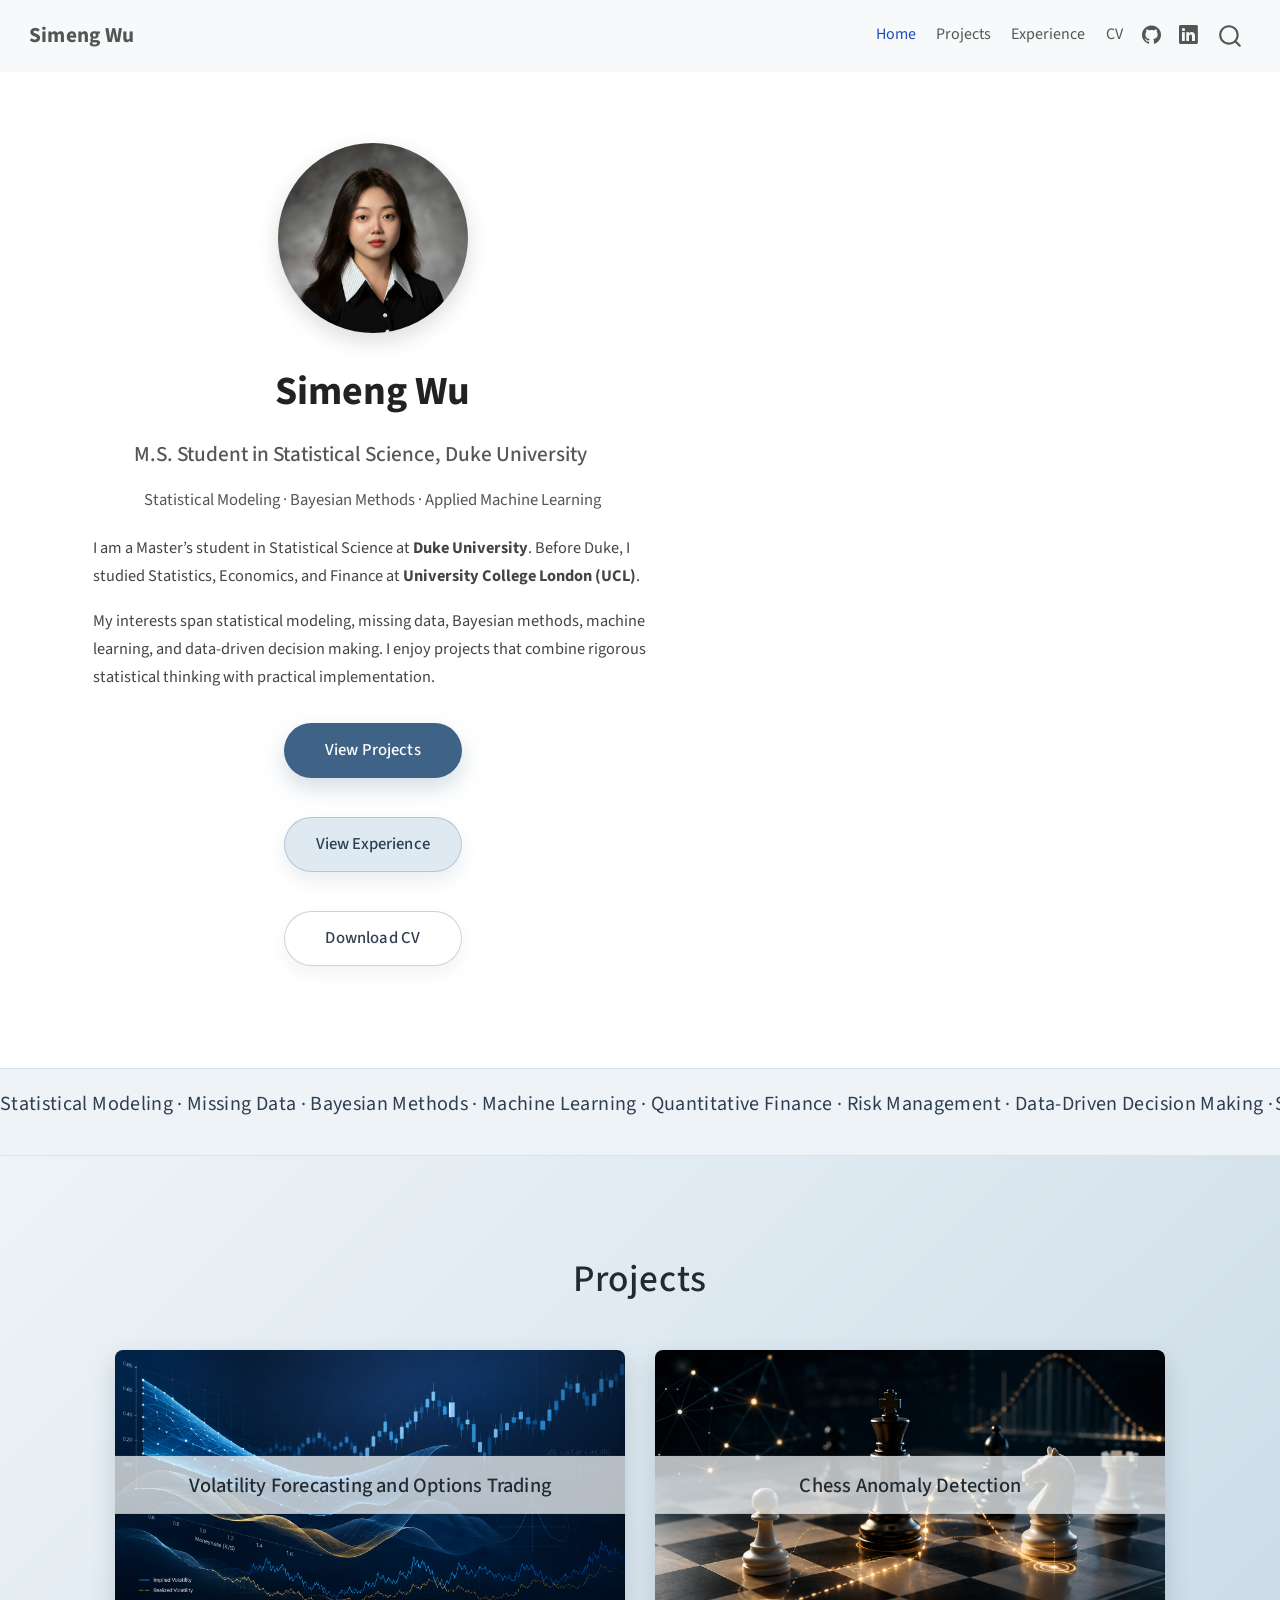
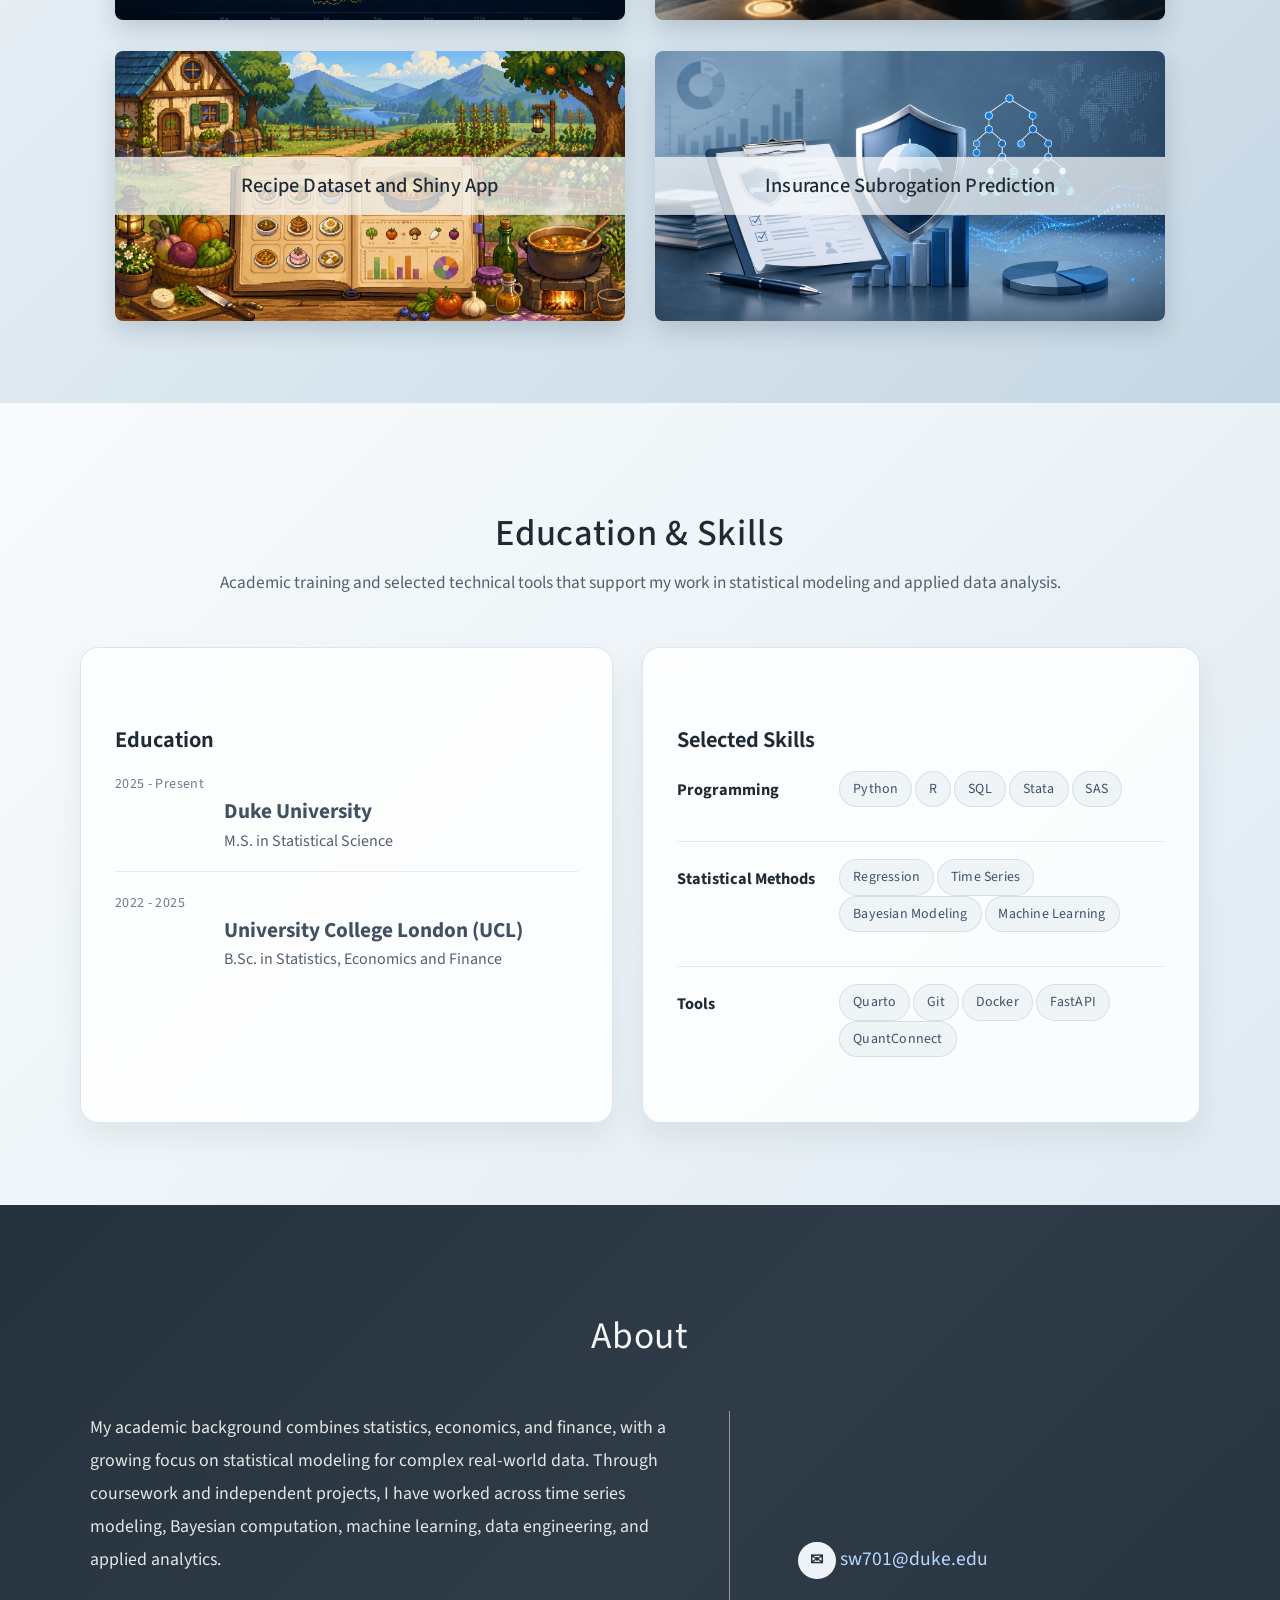
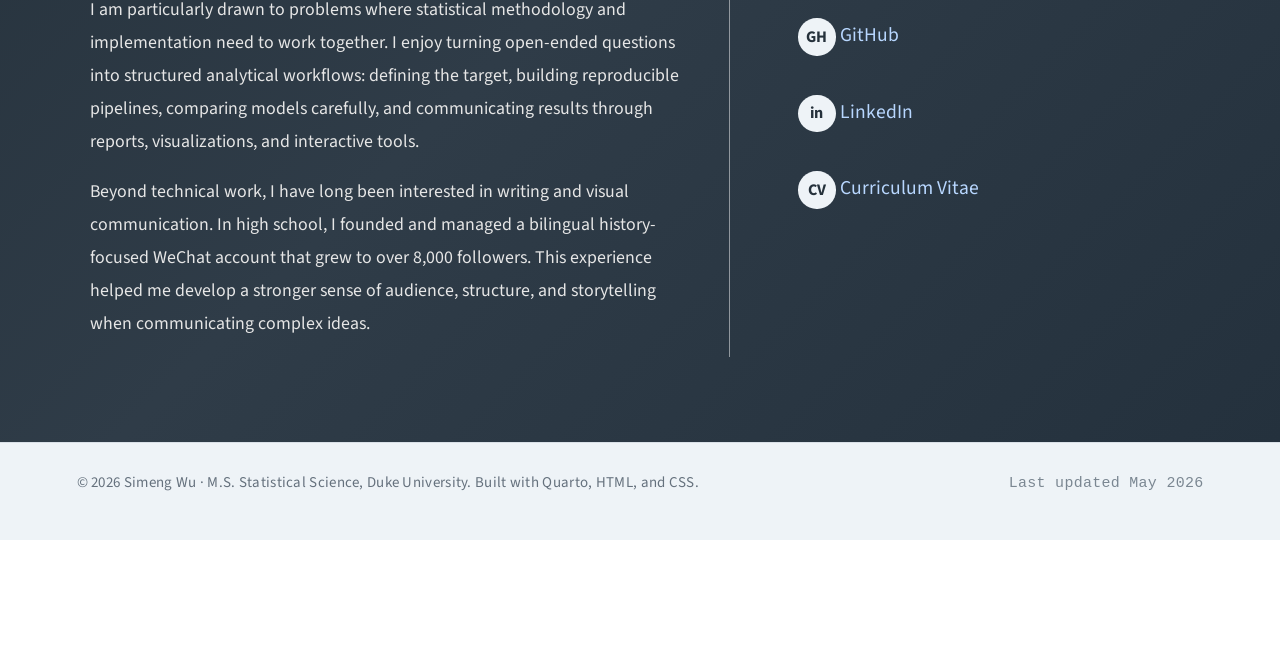
==== docs/index.html @ 0ea26cca "Update personal website homepage and styling" ====
<!DOCTYPE html>
<html xmlns="http://www.w3.org/1999/xhtml" lang="en" xml:lang="en"><head>

<meta charset="utf-8">
<meta name="generator" content="quarto-1.8.26">

<meta name="viewport" content="width=device-width, initial-scale=1.0, user-scalable=yes">


<title>Home – Simeng Wu</title>
<style>
code{white-space: pre-wrap;}
span.smallcaps{font-variant: small-caps;}
div.columns{display: flex; gap: min(4vw, 1.5em);}
div.column{flex: auto; overflow-x: auto;}
div.hanging-indent{margin-left: 1.5em; text-indent: -1.5em;}
ul.task-list{list-style: none;}
ul.task-list li input[type="checkbox"] {
  width: 0.8em;
  margin: 0 0.8em 0.2em -1em; /* quarto-specific, see https://github.com/quarto-dev/quarto-cli/issues/4556 */ 
  vertical-align: middle;
}
</style>


<script src="site_libs/quarto-nav/quarto-nav.js"></script>
<script src="site_libs/quarto-nav/headroom.min.js"></script>
<script src="site_libs/clipboard/clipboard.min.js"></script>
<script src="site_libs/quarto-search/autocomplete.umd.js"></script>
<script src="site_libs/quarto-search/fuse.min.js"></script>
<script src="site_libs/quarto-search/quarto-search.js"></script>
<meta name="quarto:offset" content="./">
<script src="site_libs/quarto-html/quarto.js" type="module"></script>
<script src="site_libs/quarto-html/tabsets/tabsets.js" type="module"></script>
<script src="site_libs/quarto-html/axe/axe-check.js" type="module"></script>
<script src="site_libs/quarto-html/popper.min.js"></script>
<script src="site_libs/quarto-html/tippy.umd.min.js"></script>
<script src="site_libs/quarto-html/anchor.min.js"></script>
<link href="site_libs/quarto-html/tippy.css" rel="stylesheet">
<link href="site_libs/quarto-html/quarto-syntax-highlighting-587c61ba64f3a5504c4d52d930310e48.css" rel="stylesheet" id="quarto-text-highlighting-styles">
<script src="site_libs/bootstrap/bootstrap.min.js"></script>
<link href="site_libs/bootstrap/bootstrap-icons.css" rel="stylesheet">
<link href="site_libs/bootstrap/bootstrap-5b4ad623e5705c0698d39aec6f10cf02.min.css" rel="stylesheet" append-hash="true" id="quarto-bootstrap" data-mode="light">
<script id="quarto-search-options" type="application/json">{
  "location": "navbar",
  "copy-button": false,
  "collapse-after": 3,
  "panel-placement": "end",
  "type": "overlay",
  "limit": 50,
  "keyboard-shortcut": [
    "f",
    "/",
    "s"
  ],
  "show-item-context": false,
  "language": {
    "search-no-results-text": "No results",
    "search-matching-documents-text": "matching documents",
    "search-copy-link-title": "Copy link to search",
    "search-hide-matches-text": "Hide additional matches",
    "search-more-match-text": "more match in this document",
    "search-more-matches-text": "more matches in this document",
    "search-clear-button-title": "Clear",
    "search-text-placeholder": "",
    "search-detached-cancel-button-title": "Cancel",
    "search-submit-button-title": "Submit",
    "search-label": "Search"
  }
}</script>


<link rel="stylesheet" href="styles.css">
</head>

<body class="nav-fixed fullcontent quarto-light">

<div id="quarto-search-results"></div>
  <header id="quarto-header" class="headroom fixed-top">
    <nav class="navbar navbar-expand-lg " data-bs-theme="dark">
      <div class="navbar-container container-fluid">
      <div class="navbar-brand-container mx-auto">
    <a class="navbar-brand" href="./index.html">
    <span class="navbar-title">Simeng Wu</span>
    </a>
  </div>
            <div id="quarto-search" class="" title="Search"></div>
          <button class="navbar-toggler" type="button" data-bs-toggle="collapse" data-bs-target="#navbarCollapse" aria-controls="navbarCollapse" role="menu" aria-expanded="false" aria-label="Toggle navigation" onclick="if (window.quartoToggleHeadroom) { window.quartoToggleHeadroom(); }">
  <span class="navbar-toggler-icon"></span>
</button>
          <div class="collapse navbar-collapse" id="navbarCollapse">
            <ul class="navbar-nav navbar-nav-scroll ms-auto">
  <li class="nav-item">
    <a class="nav-link active" href="./index.html" aria-current="page"> 
<span class="menu-text">Home</span></a>
  </li>  
  <li class="nav-item">
    <a class="nav-link" href="./projects.html"> 
<span class="menu-text">Projects</span></a>
  </li>  
  <li class="nav-item">
    <a class="nav-link" href="./experience.html"> 
<span class="menu-text">Experience</span></a>
  </li>  
  <li class="nav-item">
    <a class="nav-link" href="./cv.html"> 
<span class="menu-text">CV</span></a>
  </li>  
  <li class="nav-item compact">
    <a class="nav-link" href="https://github.com/SimengWu17"> <i class="bi bi-github" role="img">
</i> 
<span class="menu-text"></span></a>
  </li>  
  <li class="nav-item compact">
    <a class="nav-link" href="https://www.linkedin.com/in/simeng-wu"> <i class="bi bi-linkedin" role="img">
</i> 
<span class="menu-text"></span></a>
  </li>  
</ul>
          </div> <!-- /navcollapse -->
            <div class="quarto-navbar-tools">
</div>
      </div> <!-- /container-fluid -->
    </nav>
</header>
<!-- content -->
<div id="quarto-content" class="quarto-container page-columns page-rows-contents page-layout-article page-navbar">
<!-- sidebar -->
<!-- margin-sidebar -->
    
<!-- main -->
<main class="content" id="quarto-document-content">

<header id="title-block-header" class="quarto-title-block default">
<div class="quarto-title">
<h1 class="title">Home</h1>
</div>



<div class="quarto-title-meta">

    
  
    
  </div>
  


</header>


<div class="hero-section">
<div class="hero-bg-overlay">

</div>
<div class="hero-content">
<div class="hero-left">
<p><img src="images/photo_duke.jpg" class="profile-image img-fluid"></p>
<section id="simeng-wu" class="level1">
<h1>Simeng Wu</h1>
<section id="m.s.-student-in-statistical-science-duke-university" class="level3">
<h3 class="anchored" data-anchor-id="m.s.-student-in-statistical-science-duke-university">M.S. Student in Statistical Science, Duke University</h3>
<div class="hero-subtitle">
<p>Statistical Modeling · Bayesian Methods · Applied Machine Learning</p>
</div>
<div class="hero-description">
<p>I am a Master’s student in Statistical Science at <strong>Duke University</strong>. Before Duke, I studied Statistics, Economics, and Finance at <strong>University College London (UCL)</strong>.</p>
<p>My interests span statistical modeling, missing data, Bayesian methods, machine learning, and data-driven decision making. I enjoy projects that combine rigorous statistical thinking with practical implementation.</p>
</div>
<p><a href="#projects" class="btn btn-primary hero-btn">View Projects</a></p>
<p><a href="./experience.html" class="btn btn-secondary hero-btn">View Experience</a></p>
<p><a href="files/Simeng_CV2026.pdf" class="btn btn-outline-dark hero-btn">Download CV</a></p>
</section>
</section>
</div>
</div>
</div>
<div class="interest-marquee">
<div class="interest-track">
<p><span class="interest-line"> Statistical Modeling · Missing Data · Bayesian Methods · Machine Learning · Quantitative Finance · Risk Management · Data-Driven Decision Making · </span></p>
<p><span class="interest-line" aria-hidden="true"> Statistical Modeling · Missing Data · Bayesian Methods · Machine Learning · Quantitative Finance · Risk Management · Data-Driven Decision Making · </span></p>
</div>
</div>
<div id="projects" class="home-projects-section">
<h1 class="home-projects-title">
Projects
</h1>
<div class="project-grid">
<div class="project-card">
<a href="./projects.html#short-dated-options-volatility-forecasting-and-trading-strategy"> <img src="images/volatility.png" alt="Volatility forecasting">
<div class="project-card-overlay">
Volatility Forecasting and Options Trading
</div>
</a><p><a href="./projects.html#short-dated-options-volatility-forecasting-and-trading-strategy"></a></p>
</div>
<div class="project-card">
<a href="./projects.html#chess-anomaly-detection-with-metropolis-hastings-sampling"> <img src="images/chess.png" alt="Chess anomaly detection">
<div class="project-card-overlay">
Chess Anomaly Detection
</div>
</a><p><a href="./projects.html#chess-anomaly-detection-with-metropolis-hastings-sampling"></a></p>
</div>
<div class="project-card">
<a href="./projects.html#web-scraped-recipe-dataset-construction-and-interactive-analysis"> <img src="images/recipe.png" alt="Recipe dataset">
<div class="project-card-overlay">
Recipe Dataset and Shiny App
</div>
</a><p><a href="./projects.html#web-scraped-recipe-dataset-construction-and-interactive-analysis"></a></p>
</div>
<div class="project-card">
<a href="./projects.html#insurance-subrogation-outcome-prediction"> <img src="images/insurance.png" alt="Insurance prediction">
<div class="project-card-overlay">
Insurance Subrogation Prediction
</div>
</a><p><a href="./projects.html#insurance-subrogation-outcome-prediction"></a></p>
</div>
</div>
</div>
<div id="education-skills" class="education-skills-section">
<h1 class="education-skills-title">
Education &amp; Skills
</h1>
<p class="education-skills-intro">
Academic training and selected technical tools that support my work in statistical modeling and applied data analysis.
</p>
<div class="education-skills-grid">
<div class="education-card">
<h2 class="anchored">
Education
</h2>
<div class="education-entry">
<div class="education-year">
2025 - Present
</div>
<div>
<h3 class="anchored">
Duke University
</h3>
<p>
M.S. in Statistical Science
</p>
</div>
</div>
<div class="education-entry">
<div class="education-year">
2022 - 2025
</div>
<div>
<h3 class="anchored">
University College London (UCL)
</h3>
<p>
B.Sc. in Statistics, Economics and Finance
</p>
</div>
</div>
</div>
<div class="skills-card">
<h2 class="anchored">
Selected Skills
</h2>
<div class="skill-block">
<div class="skill-label">
Programming
</div>
<div class="skill-tags">
<p><span>Python</span> <span>R</span> <span>SQL</span> <span>Stata</span> <span>SAS</span></p>
</div>
</div>
<div class="skill-block">
<div class="skill-label">
Statistical Methods
</div>
<div class="skill-tags">
<p><span>Regression</span> <span>Time Series</span> <span>Bayesian Modeling</span> <span>Machine Learning</span></p>
</div>
</div>
<div class="skill-block">
<div class="skill-label">
Tools
</div>
<div class="skill-tags">
<p><span>Quarto</span> <span>Git</span> <span>Docker</span> <span>FastAPI</span> <span>QuantConnect</span></p>
</div>
</div>
</div>
</div>
</div>
<div id="about" class="about-section">
<h1 class="about-title">
About
</h1>
<div class="about-container">
<div class="about-text">
<p>
My academic background combines statistics, economics, and finance, with a growing focus on statistical modeling for complex real-world data. Through coursework and independent projects, I have worked across time series modeling, Bayesian computation, machine learning, data engineering, and applied analytics.
</p>
<p>
I am particularly drawn to problems where statistical methodology and implementation need to work together. I enjoy turning open-ended questions into structured analytical workflows: defining the target, building reproducible pipelines, comparing models carefully, and communicating results through reports, visualizations, and interactive tools.
</p>
<p>
Beyond technical work, I have long been interested in writing and visual communication. In high school, I founded and managed a bilingual history-focused WeChat account that grew to over 8,000 followers. This experience helped me develop a stronger sense of audience, structure, and storytelling when communicating complex ideas.
</p>
</div>
<div class="about-contact">
<div class="contact-item">
<p><span class="contact-icon">✉</span> <a href="mailto:sw701@duke.edu">sw701@duke.edu</a></p>
</div>
<div class="contact-item">
<p><span class="contact-icon">GH</span> <a href="https://github.com/SimengWu17">GitHub</a></p>
</div>
<div class="contact-item">
<p><span class="contact-icon">in</span> <a href="https://www.linkedin.com/in/simeng-wu">LinkedIn</a></p>
</div>
<div class="contact-item">
<p><span class="contact-icon">CV</span> <a href="files/Simeng_CV2026.pdf">Curriculum Vitae</a></p>
</div>
</div>
</div>
</div>
<div class="site-footer">
<div class="footer-left">
<p>© 2026 Simeng Wu · M.S. Statistical Science, Duke University. Built with Quarto, HTML, and CSS.</p>
</div>
<div class="footer-right">
<p>Last updated May 2026</p>
</div>
</div>



</main> <!-- /main -->
<script id="quarto-html-after-body" type="application/javascript">
  window.document.addEventListener("DOMContentLoaded", function (event) {
    const icon = "";
    const anchorJS = new window.AnchorJS();
    anchorJS.options = {
      placement: 'right',
      icon: icon
    };
    anchorJS.add('.anchored');
    const isCodeAnnotation = (el) => {
      for (const clz of el.classList) {
        if (clz.startsWith('code-annotation-')) {                     
          return true;
        }
      }
      return false;
    }
    const onCopySuccess = function(e) {
      // button target
      const button = e.trigger;
      // don't keep focus
      button.blur();
      // flash "checked"
      button.classList.add('code-copy-button-checked');
      var currentTitle = button.getAttribute("title");
      button.setAttribute("title", "Copied!");
      let tooltip;
      if (window.bootstrap) {
        button.setAttribute("data-bs-toggle", "tooltip");
        button.setAttribute("data-bs-placement", "left");
        button.setAttribute("data-bs-title", "Copied!");
        tooltip = new bootstrap.Tooltip(button, 
          { trigger: "manual", 
            customClass: "code-copy-button-tooltip",
            offset: [0, -8]});
        tooltip.show();    
      }
      setTimeout(function() {
        if (tooltip) {
          tooltip.hide();
          button.removeAttribute("data-bs-title");
          button.removeAttribute("data-bs-toggle");
          button.removeAttribute("data-bs-placement");
        }
        button.setAttribute("title", currentTitle);
        button.classList.remove('code-copy-button-checked');
      }, 1000);
      // clear code selection
      e.clearSelection();
    }
    const getTextToCopy = function(trigger) {
      const outerScaffold = trigger.parentElement.cloneNode(true);
      const codeEl = outerScaffold.querySelector('code');
      for (const childEl of codeEl.children) {
        if (isCodeAnnotation(childEl)) {
          childEl.remove();
        }
      }
      return codeEl.innerText;
    }
    const clipboard = new window.ClipboardJS('.code-copy-button:not([data-in-quarto-modal])', {
      text: getTextToCopy
    });
    clipboard.on('success', onCopySuccess);
    if (window.document.getElementById('quarto-embedded-source-code-modal')) {
      const clipboardModal = new window.ClipboardJS('.code-copy-button[data-in-quarto-modal]', {
        text: getTextToCopy,
        container: window.document.getElementById('quarto-embedded-source-code-modal')
      });
      clipboardModal.on('success', onCopySuccess);
    }
      var localhostRegex = new RegExp(/^(?:http|https):\/\/localhost\:?[0-9]*\//);
      var mailtoRegex = new RegExp(/^mailto:/);
        var filterRegex = new RegExp('/' + window.location.host + '/');
      var isInternal = (href) => {
          return filterRegex.test(href) || localhostRegex.test(href) || mailtoRegex.test(href);
      }
      // Inspect non-navigation links and adorn them if external
     var links = window.document.querySelectorAll('a[href]:not(.nav-link):not(.navbar-brand):not(.toc-action):not(.sidebar-link):not(.sidebar-item-toggle):not(.pagination-link):not(.no-external):not([aria-hidden]):not(.dropdown-item):not(.quarto-navigation-tool):not(.about-link)');
      for (var i=0; i<links.length; i++) {
        const link = links[i];
        if (!isInternal(link.href)) {
          // undo the damage that might have been done by quarto-nav.js in the case of
          // links that we want to consider external
          if (link.dataset.originalHref !== undefined) {
            link.href = link.dataset.originalHref;
          }
        }
      }
    function tippyHover(el, contentFn, onTriggerFn, onUntriggerFn) {
      const config = {
        allowHTML: true,
        maxWidth: 500,
        delay: 100,
        arrow: false,
        appendTo: function(el) {
            return el.parentElement;
        },
        interactive: true,
        interactiveBorder: 10,
        theme: 'quarto',
        placement: 'bottom-start',
      };
      if (contentFn) {
        config.content = contentFn;
      }
      if (onTriggerFn) {
        config.onTrigger = onTriggerFn;
      }
      if (onUntriggerFn) {
        config.onUntrigger = onUntriggerFn;
      }
      window.tippy(el, config); 
    }
    const noterefs = window.document.querySelectorAll('a[role="doc-noteref"]');
    for (var i=0; i<noterefs.length; i++) {
      const ref = noterefs[i];
      tippyHover(ref, function() {
        // use id or data attribute instead here
        let href = ref.getAttribute('data-footnote-href') || ref.getAttribute('href');
        try { href = new URL(href).hash; } catch {}
        const id = href.replace(/^#\/?/, "");
        const note = window.document.getElementById(id);
        if (note) {
          return note.innerHTML;
        } else {
          return "";
        }
      });
    }
    const xrefs = window.document.querySelectorAll('a.quarto-xref');
    const processXRef = (id, note) => {
      // Strip column container classes
      const stripColumnClz = (el) => {
        el.classList.remove("page-full", "page-columns");
        if (el.children) {
          for (const child of el.children) {
            stripColumnClz(child);
          }
        }
      }
      stripColumnClz(note)
      if (id === null || id.startsWith('sec-')) {
        // Special case sections, only their first couple elements
        const container = document.createElement("div");
        if (note.children && note.children.length > 2) {
          container.appendChild(note.children[0].cloneNode(true));
          for (let i = 1; i < note.children.length; i++) {
            const child = note.children[i];
            if (child.tagName === "P" && child.innerText === "") {
              continue;
            } else {
              container.appendChild(child.cloneNode(true));
              break;
            }
          }
          if (window.Quarto?.typesetMath) {
            window.Quarto.typesetMath(container);
          }
          return container.innerHTML
        } else {
          if (window.Quarto?.typesetMath) {
            window.Quarto.typesetMath(note);
          }
          return note.innerHTML;
        }
      } else {
        // Remove any anchor links if they are present
        const anchorLink = note.querySelector('a.anchorjs-link');
        if (anchorLink) {
          anchorLink.remove();
        }
        if (window.Quarto?.typesetMath) {
          window.Quarto.typesetMath(note);
        }
        if (note.classList.contains("callout")) {
          return note.outerHTML;
        } else {
          return note.innerHTML;
        }
      }
    }
    for (var i=0; i<xrefs.length; i++) {
      const xref = xrefs[i];
      tippyHover(xref, undefined, function(instance) {
        instance.disable();
        let url = xref.getAttribute('href');
        let hash = undefined; 
        if (url.startsWith('#')) {
          hash = url;
        } else {
          try { hash = new URL(url).hash; } catch {}
        }
        if (hash) {
          const id = hash.replace(/^#\/?/, "");
          const note = window.document.getElementById(id);
          if (note !== null) {
            try {
              const html = processXRef(id, note.cloneNode(true));
              instance.setContent(html);
            } finally {
              instance.enable();
              instance.show();
            }
          } else {
            // See if we can fetch this
            fetch(url.split('#')[0])
            .then(res => res.text())
            .then(html => {
              const parser = new DOMParser();
              const htmlDoc = parser.parseFromString(html, "text/html");
              const note = htmlDoc.getElementById(id);
              if (note !== null) {
                const html = processXRef(id, note);
                instance.setContent(html);
              } 
            }).finally(() => {
              instance.enable();
              instance.show();
            });
          }
        } else {
          // See if we can fetch a full url (with no hash to target)
          // This is a special case and we should probably do some content thinning / targeting
          fetch(url)
          .then(res => res.text())
          .then(html => {
            const parser = new DOMParser();
            const htmlDoc = parser.parseFromString(html, "text/html");
            const note = htmlDoc.querySelector('main.content');
            if (note !== null) {
              // This should only happen for chapter cross references
              // (since there is no id in the URL)
              // remove the first header
              if (note.children.length > 0 && note.children[0].tagName === "HEADER") {
                note.children[0].remove();
              }
              const html = processXRef(null, note);
              instance.setContent(html);
            } 
          }).finally(() => {
            instance.enable();
            instance.show();
          });
        }
      }, function(instance) {
      });
    }
        let selectedAnnoteEl;
        const selectorForAnnotation = ( cell, annotation) => {
          let cellAttr = 'data-code-cell="' + cell + '"';
          let lineAttr = 'data-code-annotation="' +  annotation + '"';
          const selector = 'span[' + cellAttr + '][' + lineAttr + ']';
          return selector;
        }
        const selectCodeLines = (annoteEl) => {
          const doc = window.document;
          const targetCell = annoteEl.getAttribute("data-target-cell");
          const targetAnnotation = annoteEl.getAttribute("data-target-annotation");
          const annoteSpan = window.document.querySelector(selectorForAnnotation(targetCell, targetAnnotation));
          const lines = annoteSpan.getAttribute("data-code-lines").split(",");
          const lineIds = lines.map((line) => {
            return targetCell + "-" + line;
          })
          let top = null;
          let height = null;
          let parent = null;
          if (lineIds.length > 0) {
              //compute the position of the single el (top and bottom and make a div)
              const el = window.document.getElementById(lineIds[0]);
              top = el.offsetTop;
              height = el.offsetHeight;
              parent = el.parentElement.parentElement;
            if (lineIds.length > 1) {
              const lastEl = window.document.getElementById(lineIds[lineIds.length - 1]);
              const bottom = lastEl.offsetTop + lastEl.offsetHeight;
              height = bottom - top;
            }
            if (top !== null && height !== null && parent !== null) {
              // cook up a div (if necessary) and position it 
              let div = window.document.getElementById("code-annotation-line-highlight");
              if (div === null) {
                div = window.document.createElement("div");
                div.setAttribute("id", "code-annotation-line-highlight");
                div.style.position = 'absolute';
                parent.appendChild(div);
              }
              div.style.top = top - 2 + "px";
              div.style.height = height + 4 + "px";
              div.style.left = 0;
              let gutterDiv = window.document.getElementById("code-annotation-line-highlight-gutter");
              if (gutterDiv === null) {
                gutterDiv = window.document.createElement("div");
                gutterDiv.setAttribute("id", "code-annotation-line-highlight-gutter");
                gutterDiv.style.position = 'absolute';
                const codeCell = window.document.getElementById(targetCell);
                const gutter = codeCell.querySelector('.code-annotation-gutter');
                gutter.appendChild(gutterDiv);
              }
              gutterDiv.style.top = top - 2 + "px";
              gutterDiv.style.height = height + 4 + "px";
            }
            selectedAnnoteEl = annoteEl;
          }
        };
        const unselectCodeLines = () => {
          const elementsIds = ["code-annotation-line-highlight", "code-annotation-line-highlight-gutter"];
          elementsIds.forEach((elId) => {
            const div = window.document.getElementById(elId);
            if (div) {
              div.remove();
            }
          });
          selectedAnnoteEl = undefined;
        };
          // Handle positioning of the toggle
      window.addEventListener(
        "resize",
        throttle(() => {
          elRect = undefined;
          if (selectedAnnoteEl) {
            selectCodeLines(selectedAnnoteEl);
          }
        }, 10)
      );
      function throttle(fn, ms) {
      let throttle = false;
      let timer;
        return (...args) => {
          if(!throttle) { // first call gets through
              fn.apply(this, args);
              throttle = true;
          } else { // all the others get throttled
              if(timer) clearTimeout(timer); // cancel #2
              timer = setTimeout(() => {
                fn.apply(this, args);
                timer = throttle = false;
              }, ms);
          }
        };
      }
        // Attach click handler to the DT
        const annoteDls = window.document.querySelectorAll('dt[data-target-cell]');
        for (const annoteDlNode of annoteDls) {
          annoteDlNode.addEventListener('click', (event) => {
            const clickedEl = event.target;
            if (clickedEl !== selectedAnnoteEl) {
              unselectCodeLines();
              const activeEl = window.document.querySelector('dt[data-target-cell].code-annotation-active');
              if (activeEl) {
                activeEl.classList.remove('code-annotation-active');
              }
              selectCodeLines(clickedEl);
              clickedEl.classList.add('code-annotation-active');
            } else {
              // Unselect the line
              unselectCodeLines();
              clickedEl.classList.remove('code-annotation-active');
            }
          });
        }
    const findCites = (el) => {
      const parentEl = el.parentElement;
      if (parentEl) {
        const cites = parentEl.dataset.cites;
        if (cites) {
          return {
            el,
            cites: cites.split(' ')
          };
        } else {
          return findCites(el.parentElement)
        }
      } else {
        return undefined;
      }
    };
    var bibliorefs = window.document.querySelectorAll('a[role="doc-biblioref"]');
    for (var i=0; i<bibliorefs.length; i++) {
      const ref = bibliorefs[i];
      const citeInfo = findCites(ref);
      if (citeInfo) {
        tippyHover(citeInfo.el, function() {
          var popup = window.document.createElement('div');
          citeInfo.cites.forEach(function(cite) {
            var citeDiv = window.document.createElement('div');
            citeDiv.classList.add('hanging-indent');
            citeDiv.classList.add('csl-entry');
            var biblioDiv = window.document.getElementById('ref-' + cite);
            if (biblioDiv) {
              citeDiv.innerHTML = biblioDiv.innerHTML;
            }
            popup.appendChild(citeDiv);
          });
          return popup.innerHTML;
        });
      }
    }
  });
  </script>
</div> <!-- /content -->




</body></html>
---- docs/site_libs/quarto-html/tippy.css ----
.tippy-box[data-animation=fade][data-state=hidden]{opacity:0}[data-tippy-root]{max-width:calc(100vw - 10px)}.tippy-box{position:relative;background-color:#333;color:#fff;border-radius:4px;font-size:14px;line-height:1.4;white-space:normal;outline:0;transition-property:transform,visibility,opacity}.tippy-box[data-placement^=top]>.tippy-arrow{bottom:0}.tippy-box[data-placement^=top]>.tippy-arrow:before{bottom:-7px;left:0;border-width:8px 8px 0;border-top-color:initial;transform-origin:center top}.tippy-box[data-placement^=bottom]>.tippy-arrow{top:0}.tippy-box[data-placement^=bottom]>.tippy-arrow:before{top:-7px;left:0;border-width:0 8px 8px;border-bottom-color:initial;transform-origin:center bottom}.tippy-box[data-placement^=left]>.tippy-arrow{right:0}.tippy-box[data-placement^=left]>.tippy-arrow:before{border-width:8px 0 8px 8px;border-left-color:initial;right:-7px;transform-origin:center left}.tippy-box[data-placement^=right]>.tippy-arrow{left:0}.tippy-box[data-placement^=right]>.tippy-arrow:before{left:-7px;border-width:8px 8px 8px 0;border-right-color:initial;transform-origin:center right}.tippy-box[data-inertia][data-state=visible]{transition-timing-function:cubic-bezier(.54,1.5,.38,1.11)}.tippy-arrow{width:16px;height:16px;color:#333}.tippy-arrow:before{content:"";position:absolute;border-color:transparent;border-style:solid}.tippy-content{position:relative;padding:5px 9px;z-index:1}
---- docs/site_libs/quarto-html/quarto-syntax-highlighting-587c61ba64f3a5504c4d52d930310e48.css ----
/* quarto syntax highlight colors */
:root {
  --quarto-hl-ot-color: #003B4F;
  --quarto-hl-at-color: #657422;
  --quarto-hl-ss-color: #20794D;
  --quarto-hl-an-color: #5E5E5E;
  --quarto-hl-fu-color: #4758AB;
  --quarto-hl-st-color: #20794D;
  --quarto-hl-cf-color: #003B4F;
  --quarto-hl-op-color: #5E5E5E;
  --quarto-hl-er-color: #AD0000;
  --quarto-hl-bn-color: #AD0000;
  --quarto-hl-al-color: #AD0000;
  --quarto-hl-va-color: #111111;
  --quarto-hl-bu-color: inherit;
  --quarto-hl-ex-color: inherit;
  --quarto-hl-pp-color: #AD0000;
  --quarto-hl-in-color: #5E5E5E;
  --quarto-hl-vs-color: #20794D;
  --quarto-hl-wa-color: #5E5E5E;
  --quarto-hl-do-color: #5E5E5E;
  --quarto-hl-im-color: #00769E;
  --quarto-hl-ch-color: #20794D;
  --quarto-hl-dt-color: #AD0000;
  --quarto-hl-fl-color: #AD0000;
  --quarto-hl-co-color: #5E5E5E;
  --quarto-hl-cv-color: #5E5E5E;
  --quarto-hl-cn-color: #8f5902;
  --quarto-hl-sc-color: #5E5E5E;
  --quarto-hl-dv-color: #AD0000;
  --quarto-hl-kw-color: #003B4F;
}

/* other quarto variables */
:root {
  --quarto-font-monospace: SFMono-Regular, Menlo, Monaco, Consolas, "Liberation Mono", "Courier New", monospace;
}

/* syntax highlight based on Pandoc's rules */
pre > code.sourceCode > span {
  color: #003B4F;
}

code.sourceCode > span {
  color: #003B4F;
}

div.sourceCode,
div.sourceCode pre.sourceCode {
  color: #003B4F;
}

/* Normal */
code span {
  color: #003B4F;
}

/* Alert */
code span.al {
  color: #AD0000;
  font-style: inherit;
}

/* Annotation */
code span.an {
  color: #5E5E5E;
  font-style: inherit;
}

/* Attribute */
code span.at {
  color: #657422;
  font-style: inherit;
}

/* BaseN */
code span.bn {
  color: #AD0000;
  font-style: inherit;
}

/* BuiltIn */
code span.bu {
  font-style: inherit;
}

/* ControlFlow */
code span.cf {
  color: #003B4F;
  font-weight: bold;
  font-style: inherit;
}

/* Char */
code span.ch {
  color: #20794D;
  font-style: inherit;
}

/* Constant */
code span.cn {
  color: #8f5902;
  font-style: inherit;
}

/* Comment */
code span.co {
  color: #5E5E5E;
  font-style: inherit;
}

/* CommentVar */
code span.cv {
  color: #5E5E5E;
  font-style: italic;
}

/* Documentation */
code span.do {
  color: #5E5E5E;
  font-style: italic;
}

/* DataType */
code span.dt {
  color: #AD0000;
  font-style: inherit;
}

/* DecVal */
code span.dv {
  color: #AD0000;
  font-style: inherit;
}

/* Error */
code span.er {
  color: #AD0000;
  font-style: inherit;
}

/* Extension */
code span.ex {
  font-style: inherit;
}

/* Float */
code span.fl {
  color: #AD0000;
  font-style: inherit;
}

/* Function */
code span.fu {
  color: #4758AB;
  font-style: inherit;
}

/* Import */
code span.im {
  color: #00769E;
  font-style: inherit;
}

/* Information */
code span.in {
  color: #5E5E5E;
  font-style: inherit;
}

/* Keyword */
code span.kw {
  color: #003B4F;
  font-weight: bold;
  font-style: inherit;
}

/* Operator */
code span.op {
  color: #5E5E5E;
  font-style: inherit;
}

/* Other */
code span.ot {
  color: #003B4F;
  font-style: inherit;
}

/* Preprocessor */
code span.pp {
  color: #AD0000;
  font-style: inherit;
}

/* SpecialChar */
code span.sc {
  color: #5E5E5E;
  font-style: inherit;
}

/* SpecialString */
code span.ss {
  color: #20794D;
  font-style: inherit;
}

/* String */
code span.st {
  color: #20794D;
  font-style: inherit;
}

/* Variable */
code span.va {
  color: #111111;
  font-style: inherit;
}

/* VerbatimString */
code span.vs {
  color: #20794D;
  font-style: inherit;
}

/* Warning */
code span.wa {
  color: #5E5E5E;
  font-style: italic;
}

.prevent-inlining {
  content: "</";
}

/*# sourceMappingURL=2dce1cc6c82594539e1579de68416b47.css.map */
---- docs/styles.css ----
body {
    font-size: 16px;
    line-height: 1.65;
    color: #222;
    background-color: #ffffff;
    margin: 0;
}

/* =========================
   Navbar
   ========================= */

.navbar {
    padding-top: 0.7rem;
    padding-bottom: 0.7rem;
    margin-bottom: 0 !important;
}

.navbar-title {
    font-weight: 700;
    font-size: 1.25rem;
    letter-spacing: 0.3px;
}

/* Hide default Quarto title block and remove top gap */
.quarto-title-block,
#title-block-header {
    display: none !important;
    margin: 0 !important;
    padding: 0 !important;
}

#quarto-content {
    padding-top: 0 !important;
}

main.content {
    max-width: 1200px;
    padding-top: 0 !important;
    margin-top: 0 !important;
    padding-bottom: 3rem;
}

/* General headings */
h1,
h2,
h3 {
    font-weight: 600;
}

h2 {
    margin-top: 2.2rem;
    margin-bottom: 1rem;
}

/* =========================
   Homepage hero section
   ========================= */

.hero-section {
    position: relative;
    min-height: calc(100vh - 70px);
    padding: 3rem 2rem;
    overflow: hidden;

    width: 100vw;
    margin-left: calc(50% - 50vw);
    margin-right: calc(50% - 50vw);

    display: flex;
    align-items: center;
    justify-content: flex-start;

    background-image: url("images/whitescliff.jpg");
    background-size: cover;
    background-position: center center;
    background-repeat: no-repeat;
}

.hero-bg-overlay {
    position: absolute;
    inset: 0;

    background:
        linear-gradient(to right,
            rgba(255, 255, 255, 0.88) 0%,
            rgba(255, 255, 255, 0.72) 25%,
            rgba(255, 255, 255, 0.35) 48%,
            rgba(255, 255, 255, 0.08) 75%,
            rgba(255, 255, 255, 0.02) 100%);

    z-index: 0;
}

.hero-content {
    position: relative;
    z-index: 1;
    max-width: 760px;
    margin-left: 3vw;
}

.hero-left {
    text-align: center;
    max-width: 760px;
    padding: 1.2rem 1.2rem;
    background: transparent;
}

.hero-left h1,
.hero-left h3,
.hero-subtitle,
.hero-description {
    text-shadow: 0 1px 8px rgba(255, 255, 255, 0.7);
}

.profile-image {
    width: 190px;
    height: 190px;
    object-fit: cover;
    border-radius: 50%;
    margin-bottom: 1.15rem;
    box-shadow: 0 8px 22px rgba(0, 0, 0, 0.14);
}

.hero-left h1 {
    font-size: 2.35rem;
    line-height: 1.1;
    margin-top: 0.25rem;
    margin-bottom: 0.45rem;
    font-weight: 700;
}

.hero-left h3 {
    font-size: 1.08rem;
    line-height: 1.35;
    margin-top: 0;
    margin-bottom: 1rem;
    font-weight: 500;
    color: #444;
}

.hero-subtitle {
    font-size: 0.98rem;
    line-height: 1.6;
    color: #555;
    margin-bottom: 1.2rem;
    white-space: nowrap;
}

.hero-description {
    font-size: 0.96rem;
    line-height: 1.72;
    color: #444;
    margin: 0 auto 1.4rem auto;
    max-width: 560px;
    text-align: left;
}

/* =========================
   Hero buttons
   ========================= */

.hero-btn {
    margin: 0.55rem 0.35rem 0 0.35rem;
}

.btn,
.btn-primary,
.btn-secondary,
.btn-outline-dark {
    display: inline-flex;
    align-items: center;
    justify-content: center;

    min-width: 178px;
    padding: 0.82rem 1.55rem;

    font-size: 0.98rem;
    font-weight: 500;
    letter-spacing: 0.15px;
    text-decoration: none;

    border-radius: 999px;
    transition: all 0.25s ease;
    cursor: pointer;
}

.btn-primary {
    background: #3f6287 !important;
    color: #ffffff !important;
    border: 1px solid rgba(63, 98, 135, 0.95) !important;
    box-shadow: 0 10px 22px rgba(63, 98, 135, 0.22);
}

.btn-primary:hover,
.btn-primary:focus {
    background: #355675 !important;
    border-color: #355675 !important;
    color: #ffffff !important;
    transform: translateY(-2px);
    box-shadow: 0 14px 28px rgba(53, 86, 117, 0.28);
}

.btn-secondary {
    background: rgba(215, 228, 238, 0.82) !important;
    color: #2b4054 !important;
    border: 1px solid rgba(93, 121, 148, 0.32) !important;
    box-shadow: 0 8px 18px rgba(45, 70, 95, 0.10);
    backdrop-filter: blur(6px);
}

.btn-secondary:hover,
.btn-secondary:focus {
    background: rgba(201, 219, 232, 0.95) !important;
    color: #203346 !important;
    border-color: rgba(74, 104, 132, 0.46) !important;
    transform: translateY(-2px);
    box-shadow: 0 12px 24px rgba(45, 70, 95, 0.15);
}

.btn-outline-dark {
    background: rgba(255, 255, 255, 0.48) !important;
    color: #2f3f4f !important;
    border: 1px solid rgba(70, 90, 110, 0.28) !important;
    box-shadow: 0 8px 18px rgba(0, 0, 0, 0.05);
    backdrop-filter: blur(7px);
}

.btn-outline-dark:hover,
.btn-outline-dark:focus {
    background: rgba(255, 255, 255, 0.76) !important;
    color: #233241 !important;
    border-color: rgba(70, 90, 110, 0.42) !important;
    transform: translateY(-2px);
    box-shadow: 0 12px 22px rgba(0, 0, 0, 0.09);
}

/* =========================
   Research interests marquee
   ========================= */

.interest-marquee {
    width: 100vw;
    margin-left: calc(50% - 50vw);
    margin-right: calc(50% - 50vw);

    overflow: hidden;
    white-space: nowrap;

    background: rgba(238, 243, 247, 0.96);
    border-top: 1px solid rgba(120, 140, 155, 0.18);
    border-bottom: 1px solid rgba(120, 140, 155, 0.18);

    padding: 1.05rem 0;
}

.interest-track {
    display: inline-flex;
    align-items: center;
    width: max-content;
    gap: 25rem;

    animation: interest-marquee-scroll 38s linear infinite;
    will-change: transform;
}

.interest-line {
    display: inline-flex;
    align-items: center;
    flex: 0 0 auto;

    font-size: 1.18rem;
    font-weight: 400;
    letter-spacing: 0.35px;
    color: #2d3e50;
    white-space: nowrap;
}

@keyframes interest-marquee-scroll {
    from {
        transform: translateX(0);
    }

    to {
        transform: translateX(calc(-50% - 2rem));
    }
}

.interest-marquee:hover .interest-track {
    animation-play-state: paused;
}

/* =========================
   Homepage projects cards
   ========================= */

.home-projects-section {
    width: 100vw;
    margin-left: calc(50% - 50vw);
    margin-right: calc(50% - 50vw);
    padding: 4rem 4.5rem 4.8rem 4.5rem;

    background:
        linear-gradient(135deg,
            #eef3f7 0%,
            #dce8f0 45%,
            #c5d6e3 100%);

    color: #1f2a33;
}

.home-projects-title {
    text-align: center;
    font-size: 2.2rem;
    font-weight: 500;
    letter-spacing: 0.6px;
    margin-bottom: 2.8rem;
    color: #1f2a33;
}

.project-grid {
    display: grid;
    grid-template-columns: repeat(2, minmax(0, 1fr));
    gap: 1.8rem;
    max-width: 1050px;
    margin: 0 auto;
}

.project-card {
    height: 270px;
    border-radius: 8px;
    overflow: hidden;
    background: #dbe6ee;
    box-shadow: 0 10px 24px rgba(30, 50, 70, 0.18);
}

.project-card a {
    position: relative;
    display: block;
    width: 100%;
    height: 100%;
    color: inherit;
    text-decoration: none;
}

.project-card img {
    width: 100%;
    height: 100%;
    display: block;
    object-fit: cover;
    transition: transform 0.35s ease, opacity 0.35s ease;
}

.project-card:hover img {
    transform: scale(1.045);
    opacity: 0.92;
}

.project-card-overlay {
    position: absolute;
    left: 0;
    right: 0;
    top: 50%;
    transform: translateY(-50%);

    background: rgba(245, 248, 250, 0.74);
    color: #1f2a33;
    text-align: center;

    padding: 0.9rem 1.2rem;
    font-size: 1.2rem;
    line-height: 1.35;
    font-weight: 500;
    letter-spacing: 0.2px;
}

/* =========================
   Education & Skills section
   ========================= */

.education-skills-section {
    width: 100vw;
    margin-left: calc(50% - 50vw);
    margin-right: calc(50% - 50vw);

    padding: 4.5rem 4.5rem 4.8rem 4.5rem;

    background:
        linear-gradient(135deg,
            #f8fbfd 0%,
            #eef4f8 48%,
            #dfeaf2 100%);

    color: #1f2a33;
}

.education-skills-title {
    text-align: center;
    font-size: 2.15rem;
    font-weight: 500;
    letter-spacing: 0.7px;
    margin-bottom: 0.65rem;
    color: #1f2a33;
}

.education-skills-intro {
    max-width: 760px;
    margin: 0 auto 2.9rem auto;
    text-align: center;
    color: #52616f;
    font-size: 1.02rem;
    line-height: 1.7;
}

.education-skills-grid {
    display: grid;
    grid-template-columns: 1.1fr 1.15fr;
    gap: 1.7rem;
    max-width: 1120px;
    margin: 0 auto;
    align-items: stretch;
}

.education-card,
.skills-card {
    background: rgba(255, 255, 255, 0.82);
    border: 1px solid rgba(120, 140, 155, 0.22);
    border-radius: 18px;
    padding: 1.8rem 2rem;
    box-shadow: 0 14px 30px rgba(30, 50, 70, 0.08);
    backdrop-filter: blur(8px);
}

.education-card h2,
.skills-card h2 {
    margin-top: 0;
    margin-bottom: 1.45rem;
    font-size: 1.32rem;
    font-weight: 650;
    color: #1f2a33;
}

.education-entry {
    display: grid;
    grid-template-columns: 92px 1fr;
    gap: 1rem;
    padding: 1rem 0;
    border-top: 1px solid rgba(120, 140, 155, 0.16);
}

.education-entry:first-of-type {
    border-top: none;
    padding-top: 0;
}

.education-year {
    color: #6d7c89;
    font-size: 0.82rem;
    letter-spacing: 0.35px;
    line-height: 1.5;
    padding-top: 0.2rem;
}

.education-entry h3 {
    margin: 0 0 0.25rem 0;
    font-size: 1.05rem;
    font-weight: 700;
    color: #2d3e50;
}

.education-entry p {
    margin: 0;
    color: #52616f;
    line-height: 1.6;
}

.skill-block {
    display: grid;
    grid-template-columns: 145px 1fr;
    gap: 1rem;
    padding: 1rem 0;
    border-top: 1px solid rgba(120, 140, 155, 0.16);
}

.skill-block:first-of-type {
    border-top: none;
    padding-top: 0;
}

.skill-label {
    font-weight: 700;
    color: #1f2a33;
    font-size: 0.96rem;
    padding-top: 0.38rem;
}

.skill-tags {
    display: flex;
    flex-wrap: wrap;
    gap: 0.55rem;
}

.skill-tags span {
    display: inline-block;
    padding: 0.34rem 0.76rem;
    border-radius: 999px;
    background: rgba(238, 243, 247, 0.9);
    color: #3f5368;
    font-size: 0.82rem;
    letter-spacing: 0.2px;
    border: 1px solid rgba(120, 140, 155, 0.2);
}

/* =========================
   About / Contact section
   ========================= */

.about-section {
    width: 100vw;
    margin-left: calc(50% - 50vw);
    margin-right: calc(50% - 50vw);
    padding: 4.5rem 5rem 5rem 5rem;

    background:
        linear-gradient(135deg,
            #25313b 0%,
            #2f3c48 45%,
            #24313d 100%);

    color: #f1f1f1;
}

.about-title {
    text-align: center;
    font-size: 2.2rem;
    font-weight: 400;
    letter-spacing: 0.8px;
    margin-bottom: 3rem;
    color: #f5f5f5;
}

.about-container {
    display: grid;
    grid-template-columns: 1.6fr 1fr;
    gap: 3.5rem;
    max-width: 1100px;
    margin: 0 auto;
    align-items: center;
}

.about-text {
    font-size: 1.05rem;
    line-height: 1.85;
    color: #e6e6e6;
    padding-right: 2.5rem;
    border-right: 1px solid rgba(255, 255, 255, 0.48);
}

.about-contact {
    display: flex;
    flex-direction: column;
    gap: 1.3rem;
    padding-left: 0.5rem;
}

.contact-item {
    display: flex;
    align-items: center;
    gap: 1rem;
    font-size: 1.15rem;
    color: #f1f1f1;
}

.contact-item a {
    color: #b8d7ff;
    text-decoration: none;
}

.contact-item a:hover {
    color: #ffffff;
    text-decoration: underline;
}

.contact-icon {
    width: 2.2rem;
    min-width: 2.2rem;
    height: 2.2rem;
    border-radius: 50%;
    display: inline-flex;
    align-items: center;
    justify-content: center;

    font-size: 0.95rem;
    font-weight: 700;
    color: #25313b;
    background: #eef3f7;
}

/* =========================
   Footer
   ========================= */

.site-footer {
    width: 100vw;
    margin-left: calc(50% - 50vw);
    margin-right: calc(50% - 50vw);

    display: flex;
    justify-content: space-between;
    align-items: center;

    padding: 1.7rem 4.5rem;
    background: #eef3f7;
    color: #65717d;

    font-size: 0.88rem;
    letter-spacing: 0.3px;
    border-top: 1px solid rgba(120, 140, 155, 0.18);
}

.footer-left,
.footer-right {
    line-height: 1.5;
}

.footer-right {
    font-family: monospace;
    color: #7b8792;
}

/* =========================
   Projects detail page
   ========================= */

main.content h2 {
    margin-top: 2.8rem;
    margin-bottom: 1rem;
    padding-bottom: 0;
    border-bottom: none;
}

main.content hr {
    display: none;
}

main.content h3 {
    font-size: 1.25rem;
    margin-top: 1.6rem;
}

main.content p {
    max-width: 850px;
}

main.content .btn {
    margin-top: 0.5rem;
    margin-bottom: 0.8rem;
}

/* =========================
   Project detail cards page
   ========================= */

.project-detail-page {
    max-width: 980px;
    margin: 0 auto;
    padding: 2.5rem 1rem 4rem 1rem;
}

.project-detail-title {
    font-size: 2.4rem;
    font-weight: 500;
    margin-bottom: 2.2rem;
    color: #1f2a33;
}

.project-detail-card {
    background: #ffffff;
    border: 1px solid rgba(120, 140, 155, 0.22);
    border-radius: 14px;
    padding: 2rem 2.2rem;
    margin-bottom: 2rem;
    box-shadow: 0 10px 26px rgba(30, 50, 70, 0.08);
}

.project-detail-card h2 {
    margin-top: 0;
    margin-bottom: 1rem;
    font-size: 1.65rem;
    line-height: 1.35;
    color: #1f2a33;
}

.project-detail-card p {
    max-width: 850px;
    color: #333;
    line-height: 1.75;
}

.project-tags {
    display: flex;
    flex-wrap: wrap;
    gap: 0.55rem;
    margin-bottom: 1.3rem;
}

.project-tags span {
    display: inline-block;
    padding: 0.35rem 0.75rem;
    border-radius: 999px;
    background: #eef3f7;
    color: #3f5368;
    font-size: 0.82rem;
    letter-spacing: 0.2px;
    border: 1px solid rgba(120, 140, 155, 0.18);
}

.project-link-button {
    display: inline-flex;
    align-items: center;
    justify-content: center;
    margin-top: 0.7rem;
    padding: 0.65rem 1.25rem;
    border-radius: 999px;
    background: #3f6287;
    color: #ffffff !important;
    text-decoration: none;
    font-size: 0.95rem;
    box-shadow: 0 8px 20px rgba(63, 98, 135, 0.18);
    transition: all 0.25s ease;
}

.project-link-button:hover {
    background: #355675;
    transform: translateY(-2px);
    box-shadow: 0 12px 24px rgba(53, 86, 117, 0.24);
}

/* =========================
   Experience timeline page
   ========================= */

.experience-page {
    max-width: 1050px;
    margin: 0 auto;
    padding: 2.8rem 1rem 4.5rem 1rem;
}

.experience-title {
    font-size: 2.45rem;
    font-weight: 500;
    margin-bottom: 0.8rem;
    color: #1f2a33;
}

.experience-intro {
    max-width: 760px;
    color: #52616f;
    font-size: 1.05rem;
    line-height: 1.75;
    margin-bottom: 3rem;
}

.timeline {
    position: relative;
    margin-left: 1rem;
}

.timeline::before {
    content: "";
    position: absolute;
    left: 105px;
    top: 0.5rem;
    bottom: 0.5rem;
    width: 2px;
    background: linear-gradient(to bottom,
            rgba(63, 98, 135, 0.15),
            rgba(63, 98, 135, 0.45),
            rgba(63, 98, 135, 0.15));
}

.timeline-item {
    position: relative;
    display: grid;
    grid-template-columns: 90px 1fr;
    gap: 2.2rem;
    margin-bottom: 2.2rem;
}

.timeline-year {
    position: relative;
    color: #3f6287;
    font-weight: 700;
    font-size: 1rem;
    letter-spacing: 0.4px;
    padding-top: 1.1rem;
    text-align: right;
}

.timeline-year::after {
    content: "";
    position: absolute;
    right: -1.72rem;
    top: 1.25rem;
    width: 13px;
    height: 13px;
    border-radius: 50%;
    background: #3f6287;
    border: 3px solid #eef3f7;
    box-shadow: 0 0 0 4px rgba(63, 98, 135, 0.13);
    z-index: 2;
}

.timeline-card {
    background: #ffffff;
    border: 1px solid rgba(120, 140, 155, 0.22);
    border-radius: 16px;
    padding: 1.75rem 2rem;
    box-shadow: 0 10px 26px rgba(30, 50, 70, 0.08);
    transition: transform 0.25s ease, box-shadow 0.25s ease;
}

.timeline-card:hover {
    transform: translateY(-3px);
    box-shadow: 0 16px 34px rgba(30, 50, 70, 0.12);
}

.timeline-card h2 {
    margin-top: 0;
    margin-bottom: 0.35rem;
    font-size: 1.45rem;
    line-height: 1.35;
    color: #1f2a33;
    border-bottom: none;
}

.experience-meta {
    font-size: 0.95rem;
    color: #6a7885;
    margin-bottom: 1rem;
    font-weight: 500;
}

.timeline-card p {
    color: #333;
    line-height: 1.75;
    max-width: 850px;
    margin-bottom: 1rem;
}

.experience-tags {
    display: flex;
    flex-wrap: wrap;
    gap: 0.55rem;
    margin-top: 1.1rem;
}

.experience-tags span {
    display: inline-block;
    padding: 0.34rem 0.75rem;
    border-radius: 999px;
    background: #eef3f7;
    color: #3f5368;
    font-size: 0.82rem;
    letter-spacing: 0.2px;
    border: 1px solid rgba(120, 140, 155, 0.18);
}

/* =========================
   Mobile responsive
   ========================= */

@media (max-width: 900px) {
    .hero-section {
        min-height: auto;
        padding: 2.5rem 1.2rem;
        justify-content: center;
        background-position: center center;
    }

    .hero-bg-overlay {
        background:
            linear-gradient(to bottom,
                rgba(255, 255, 255, 0.82) 0%,
                rgba(255, 255, 255, 0.65) 55%,
                rgba(255, 255, 255, 0.35) 100%);
    }

    .hero-content {
        margin-left: 0;
        max-width: 100%;
    }

    .hero-left {
        max-width: 100%;
    }

    .profile-image {
        width: 165px;
        height: 165px;
    }

    .hero-left h1 {
        font-size: 2.1rem;
    }

    .hero-left h3 {
        font-size: 1.05rem;
    }

    .hero-subtitle {
        font-size: 0.95rem;
        white-space: normal;
    }

    .hero-description {
        text-align: center;
        font-size: 0.95rem;
    }

    .hero-btn {
        display: inline-flex;
        min-width: 210px;
        margin-top: 0.65rem;
    }

    .home-projects-section {
        padding: 3rem 2rem;
    }

    .project-grid {
        grid-template-columns: 1fr;
    }

    .project-card {
        height: 240px;
    }

    .education-skills-section {
        padding: 3rem 2rem;
    }

    .education-skills-grid {
        grid-template-columns: 1fr;
    }

    .about-section {
        padding: 3.5rem 2rem;
    }

    .about-container {
        grid-template-columns: 1fr;
        gap: 2.2rem;
    }

    .about-text {
        padding-right: 0;
        border-right: none;
        text-align: left;
    }

    .about-contact {
        padding-left: 0;
    }

    .site-footer {
        flex-direction: column;
        gap: 0.6rem;
        text-align: center;
        padding: 1.5rem 1.5rem;
    }
}

@media (max-width: 800px) {
    .experience-page {
        padding: 2.4rem 1rem 3.5rem 1rem;
    }

    .timeline {
        margin-left: 0;
    }

    .timeline::before {
        left: 13px;
    }

    .timeline-item {
        grid-template-columns: 1fr;
        gap: 0.7rem;
        padding-left: 2.2rem;
    }

    .timeline-year {
        text-align: left;
        padding-top: 0;
        font-size: 0.95rem;
    }

    .timeline-year::after {
        left: -2.02rem;
        right: auto;
        top: 0.2rem;
    }

    .timeline-card {
        padding: 1.45rem 1.35rem;
    }

    .timeline-card h2 {
        font-size: 1.25rem;
    }
}

@media (max-width: 650px) {
    .home-projects-section {
        padding: 2.5rem 1rem;
    }

    .project-card {
        height: 210px;
    }

    .project-card-overlay {
        font-size: 1.08rem;
    }

    .about-section {
        padding: 3rem 1.3rem;
    }

    .about-title {
        font-size: 1.9rem;
    }

    .about-text {
        font-size: 0.98rem;
    }

    .contact-item {
        font-size: 1rem;
    }

    .btn,
    .btn-primary,
    .btn-secondary,
    .btn-outline-dark {
        width: 100%;
        max-width: 260px;
    }

    .interest-line {
        font-size: 1rem;
        padding-right: 3rem;
    }

    .education-skills-section {
        padding: 2.6rem 1rem;
    }

    .education-skills-title {
        font-size: 1.9rem;
    }

    .education-card,
    .skills-card {
        padding: 1.45rem 1.35rem;
    }

    .education-entry,
    .skill-block {
        grid-template-columns: 1fr;
        gap: 0.45rem;
    }

    .skill-label {
        padding-top: 0;
    }
}
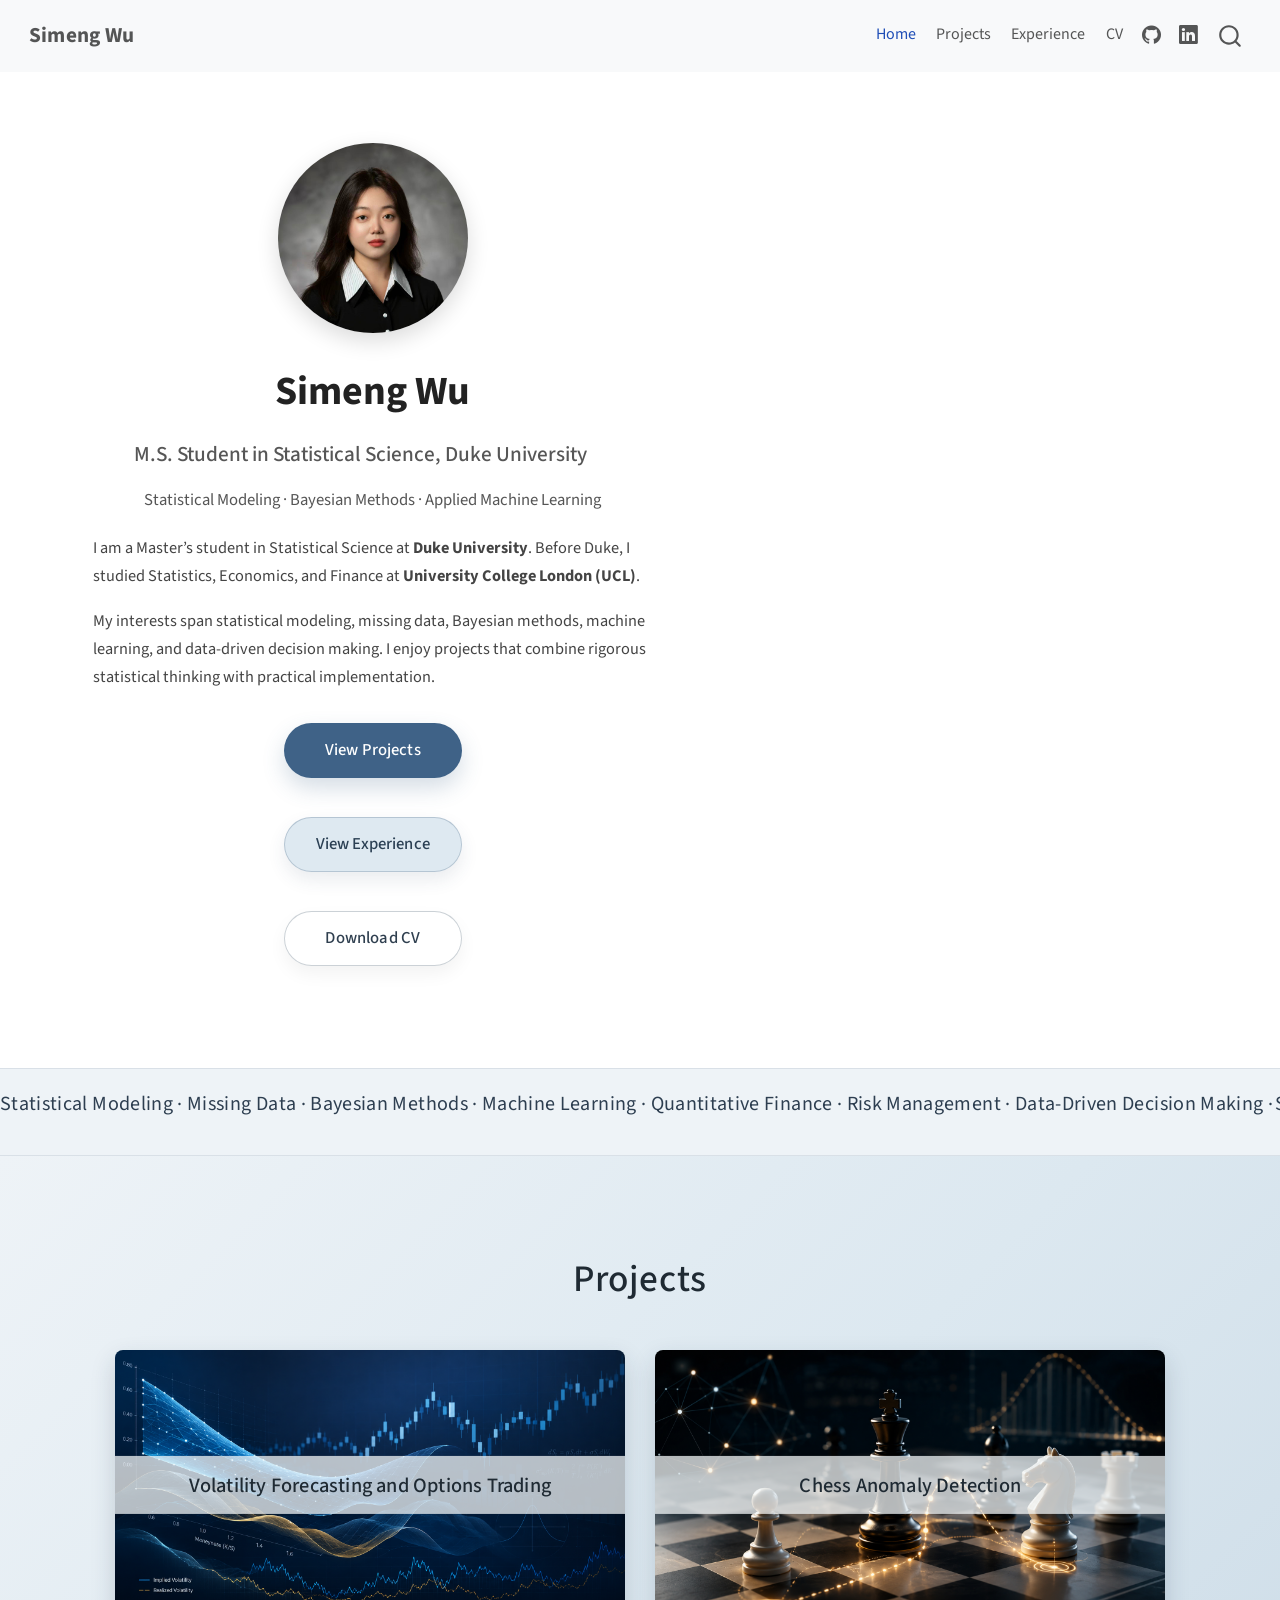
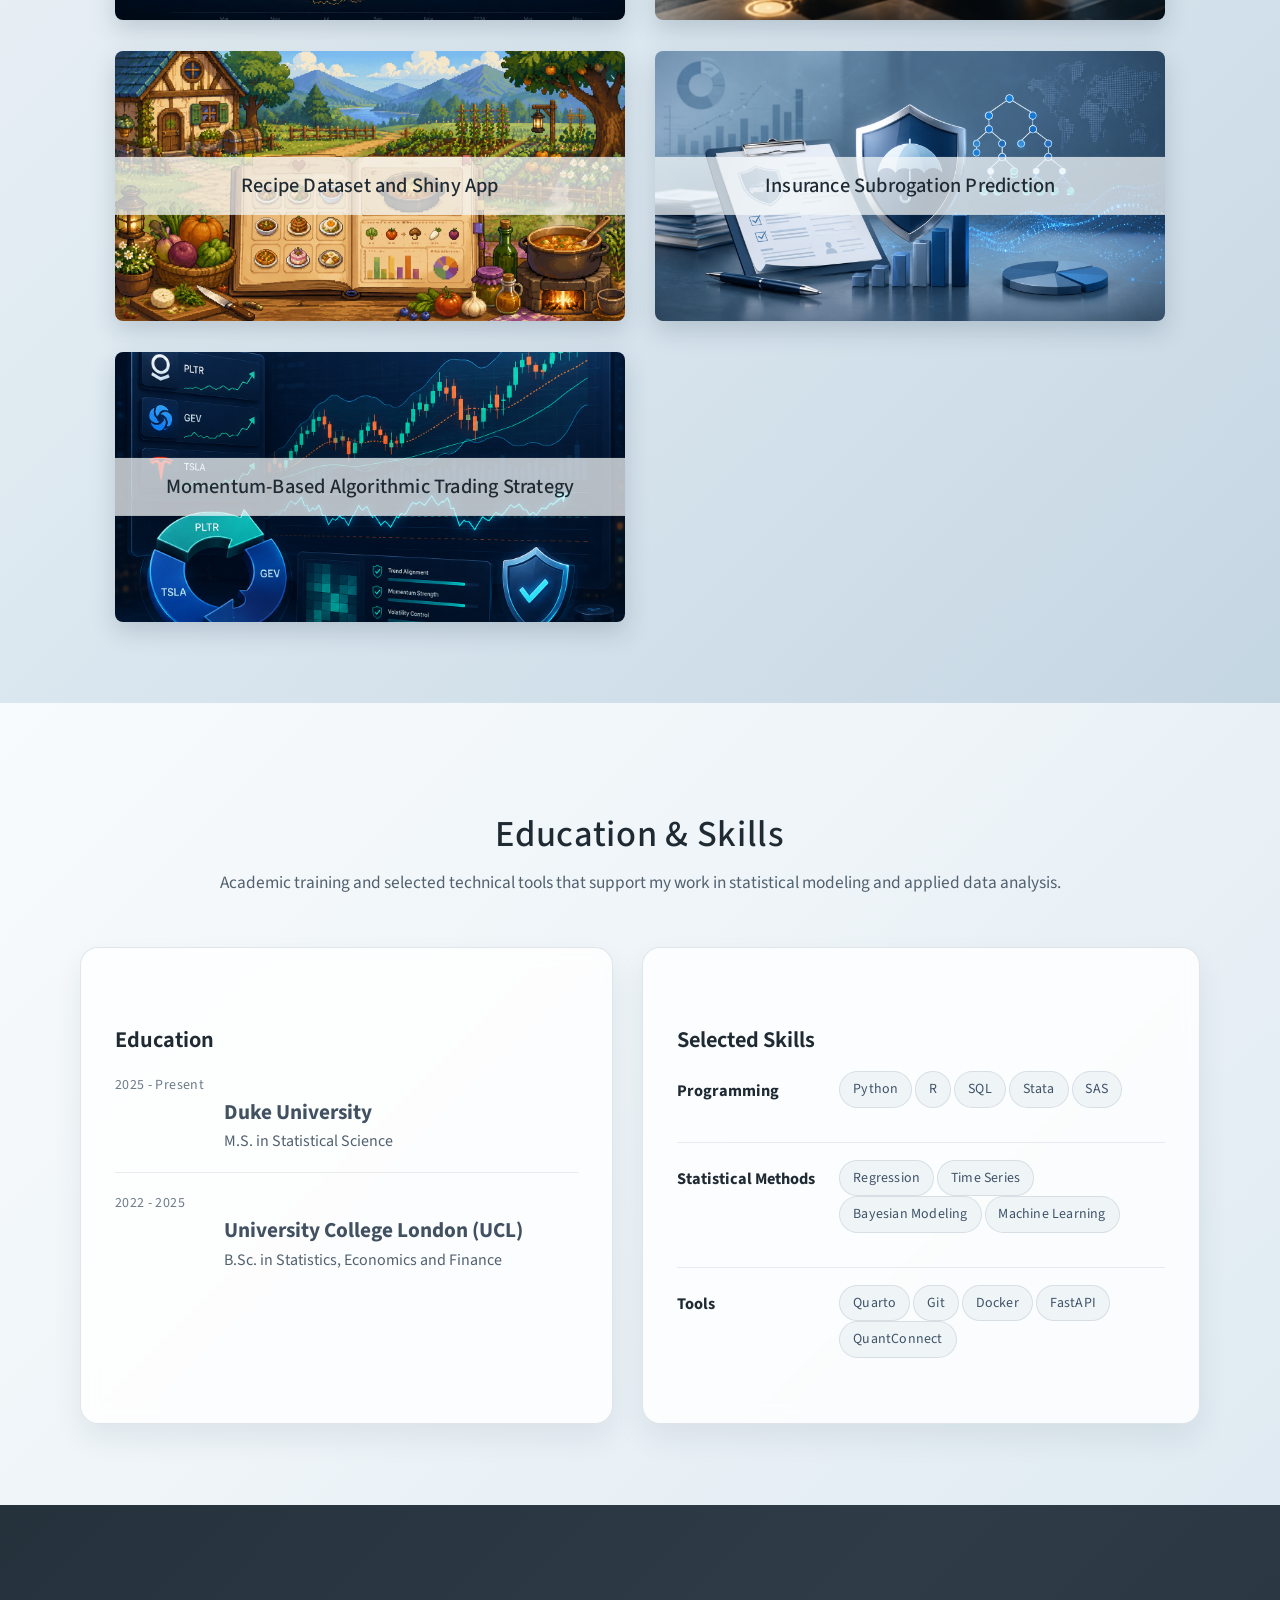
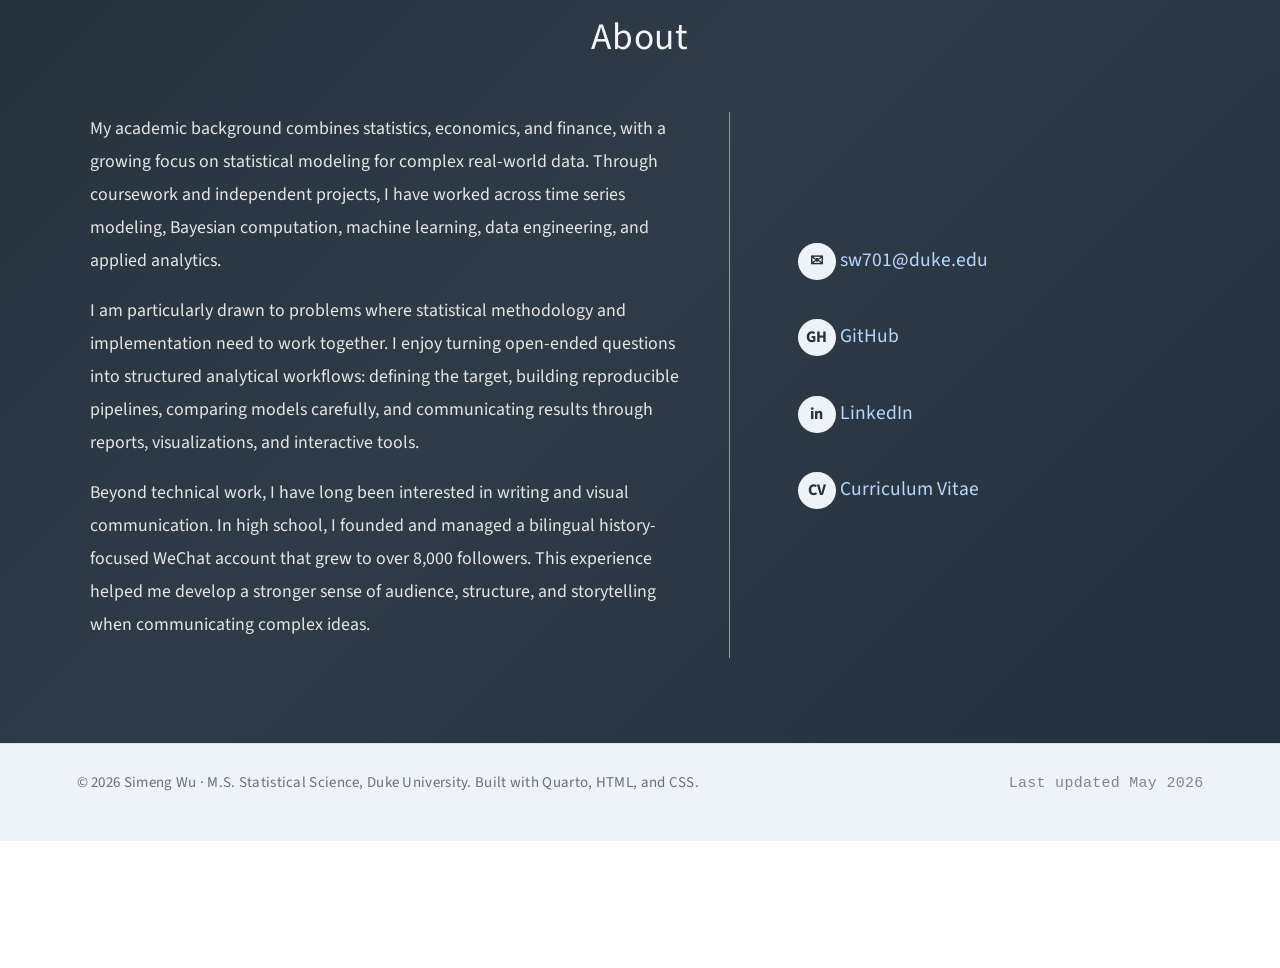
==== commit 9dde18d1: "Update project and CV" ====
--- a/docs/index.html
+++ b/docs/index.html
@@ -6,8 +6,9 @@
 
 <meta name="viewport" content="width=device-width, initial-scale=1.0, user-scalable=yes">
 
-
-<title>Home – Simeng Wu</title>
+<meta name="description" content="Personal academic website of Simeng Wu, including education, projects, skills, and CV.">
+
+<title>Simeng Wu | Personal Website – Simeng Wu</title>
 <style>
 code{white-space: pre-wrap;}
 span.smallcaps{font-variant: small-caps;}
@@ -71,6 +72,12 @@
 
 
 <link rel="stylesheet" href="styles.css">
+<meta property="og:title" content="Simeng Wu | Personal Website – Simeng Wu">
+<meta property="og:description" content="Personal academic website of Simeng Wu, including education, projects, skills, and CV.">
+<meta property="og:image" content="https://simengwu17.github.io/simeng-website/images/preview.png">
+<meta property="og:site_name" content="Simeng Wu">
+<meta property="og:image:height" content="630">
+<meta property="og:image:width" content="1200">
 </head>
 
 <body class="nav-fixed fullcontent quarto-light">
@@ -133,9 +140,14 @@
 
 <header id="title-block-header" class="quarto-title-block default">
 <div class="quarto-title">
-<h1 class="title">Home</h1>
-</div>
-
+<h1 class="title">Simeng Wu | Personal Website</h1>
+</div>
+
+<div>
+  <div class="description">
+    Personal academic website of Simeng Wu, including education, projects, skills, and CV.
+  </div>
+</div>
 
 
 <div class="quarto-title-meta">
@@ -170,7 +182,7 @@
 </div>
 <p><a href="#projects" class="btn btn-primary hero-btn">View Projects</a></p>
 <p><a href="./experience.html" class="btn btn-secondary hero-btn">View Experience</a></p>
-<p><a href="files/Simeng_CV2026.pdf" class="btn btn-outline-dark hero-btn">Download CV</a></p>
+<p><a href="files/SimengWu_CV2026.pdf" class="btn btn-outline-dark hero-btn">Download CV</a></p>
 </section>
 </section>
 </div>
@@ -214,6 +226,13 @@
 Insurance Subrogation Prediction
 </div>
 </a><p><a href="./projects.html#insurance-subrogation-outcome-prediction"></a></p>
+</div>
+<div class="project-card">
+<a href="./projects.html#momentum-based-algorithmic-trading-strategy"> <img src="images/momentum.png" alt="Momentum-based algorithmic trading">
+<div class="project-card-overlay">
+Momentum-Based Algorithmic Trading Strategy
+</div>
+</a><p><a href="./projects.html#momentum-based-algorithmic-trading-strategy"></a></p>
 </div>
 </div>
 </div>
@@ -314,7 +333,7 @@
 <p><span class="contact-icon">in</span> <a href="https://www.linkedin.com/in/simeng-wu">LinkedIn</a></p>
 </div>
 <div class="contact-item">
-<p><span class="contact-icon">CV</span> <a href="files/Simeng_CV2026.pdf">Curriculum Vitae</a></p>
+<p><span class="contact-icon">CV</span> <a href="files/SimengWu_CV2026.pdf">Curriculum Vitae</a></p>
 </div>
 </div>
 </div>
@@ -404,7 +423,7 @@
     }
       var localhostRegex = new RegExp(/^(?:http|https):\/\/localhost\:?[0-9]*\//);
       var mailtoRegex = new RegExp(/^mailto:/);
-        var filterRegex = new RegExp('/' + window.location.host + '/');
+        var filterRegex = new RegExp("https:\/\/simengwu17\.github\.io\/simeng-website\/");
       var isInternal = (href) => {
           return filterRegex.test(href) || localhostRegex.test(href) || mailtoRegex.test(href);
       }
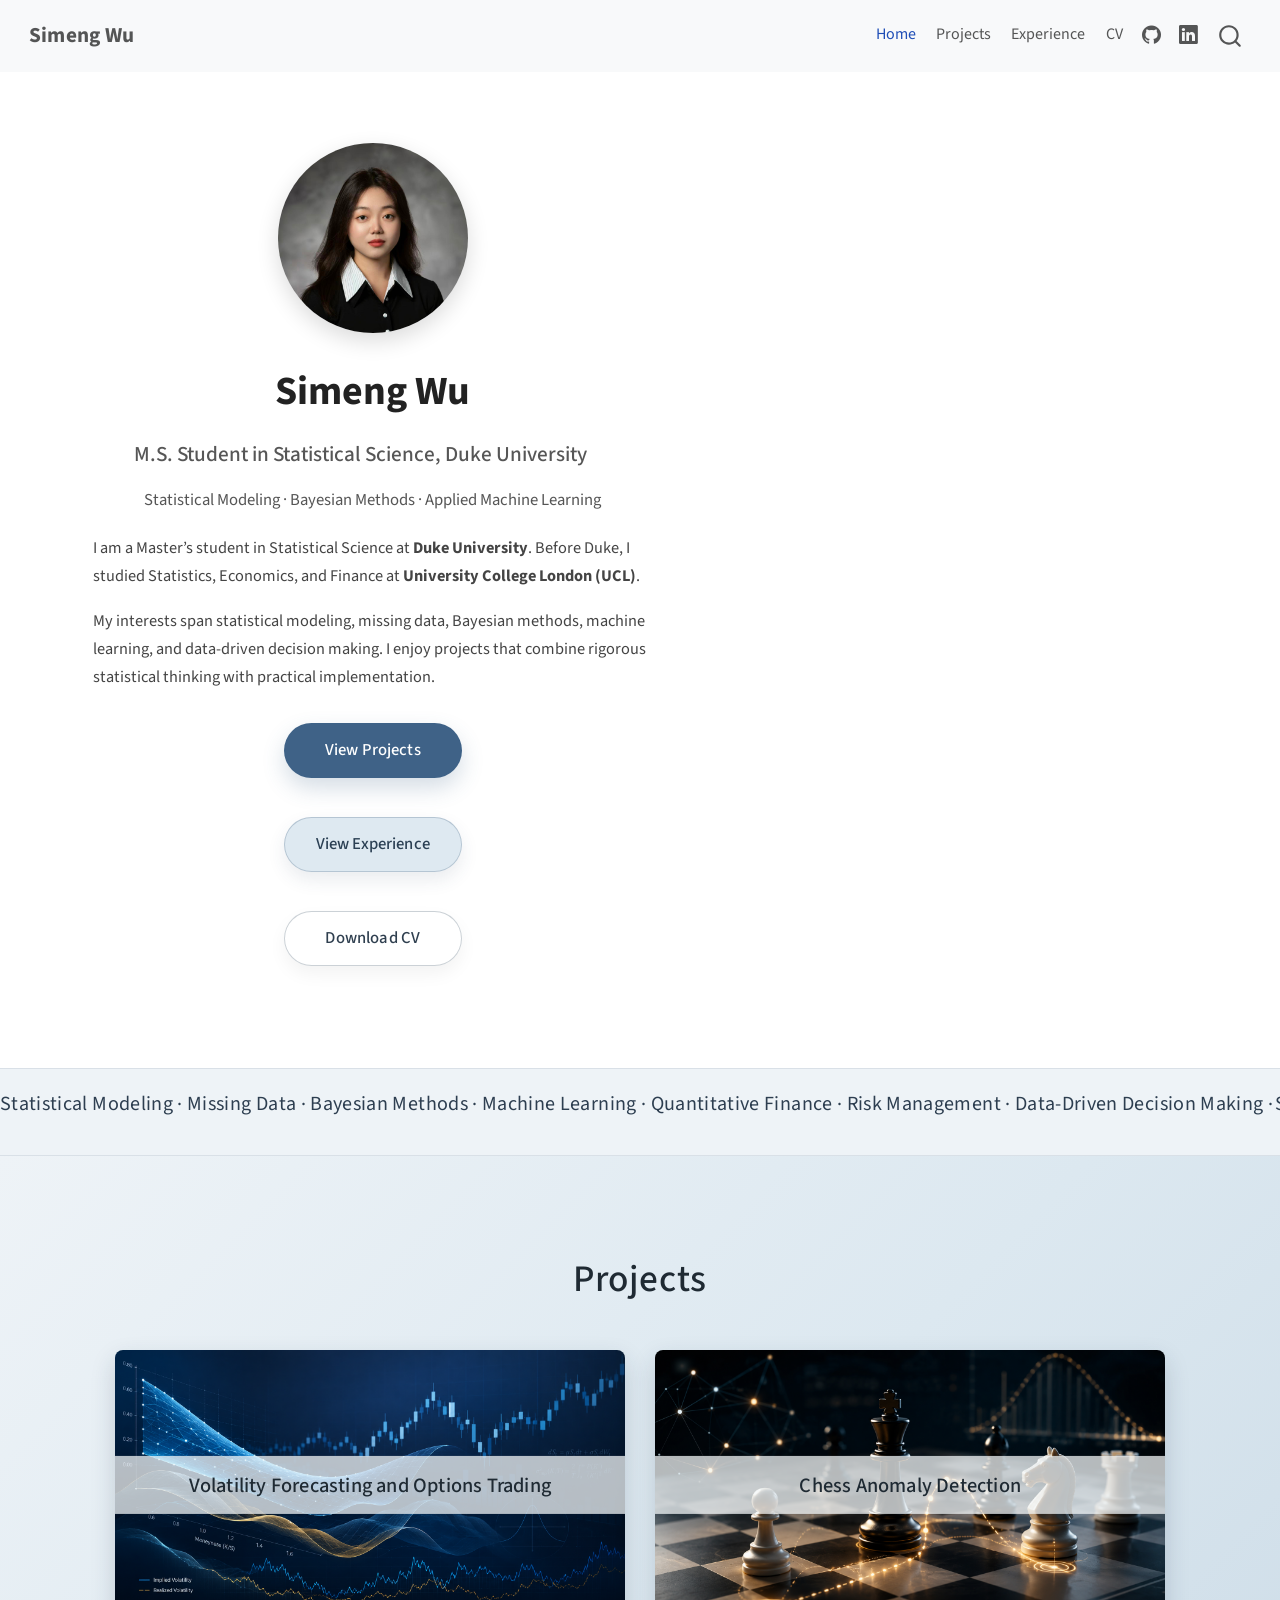
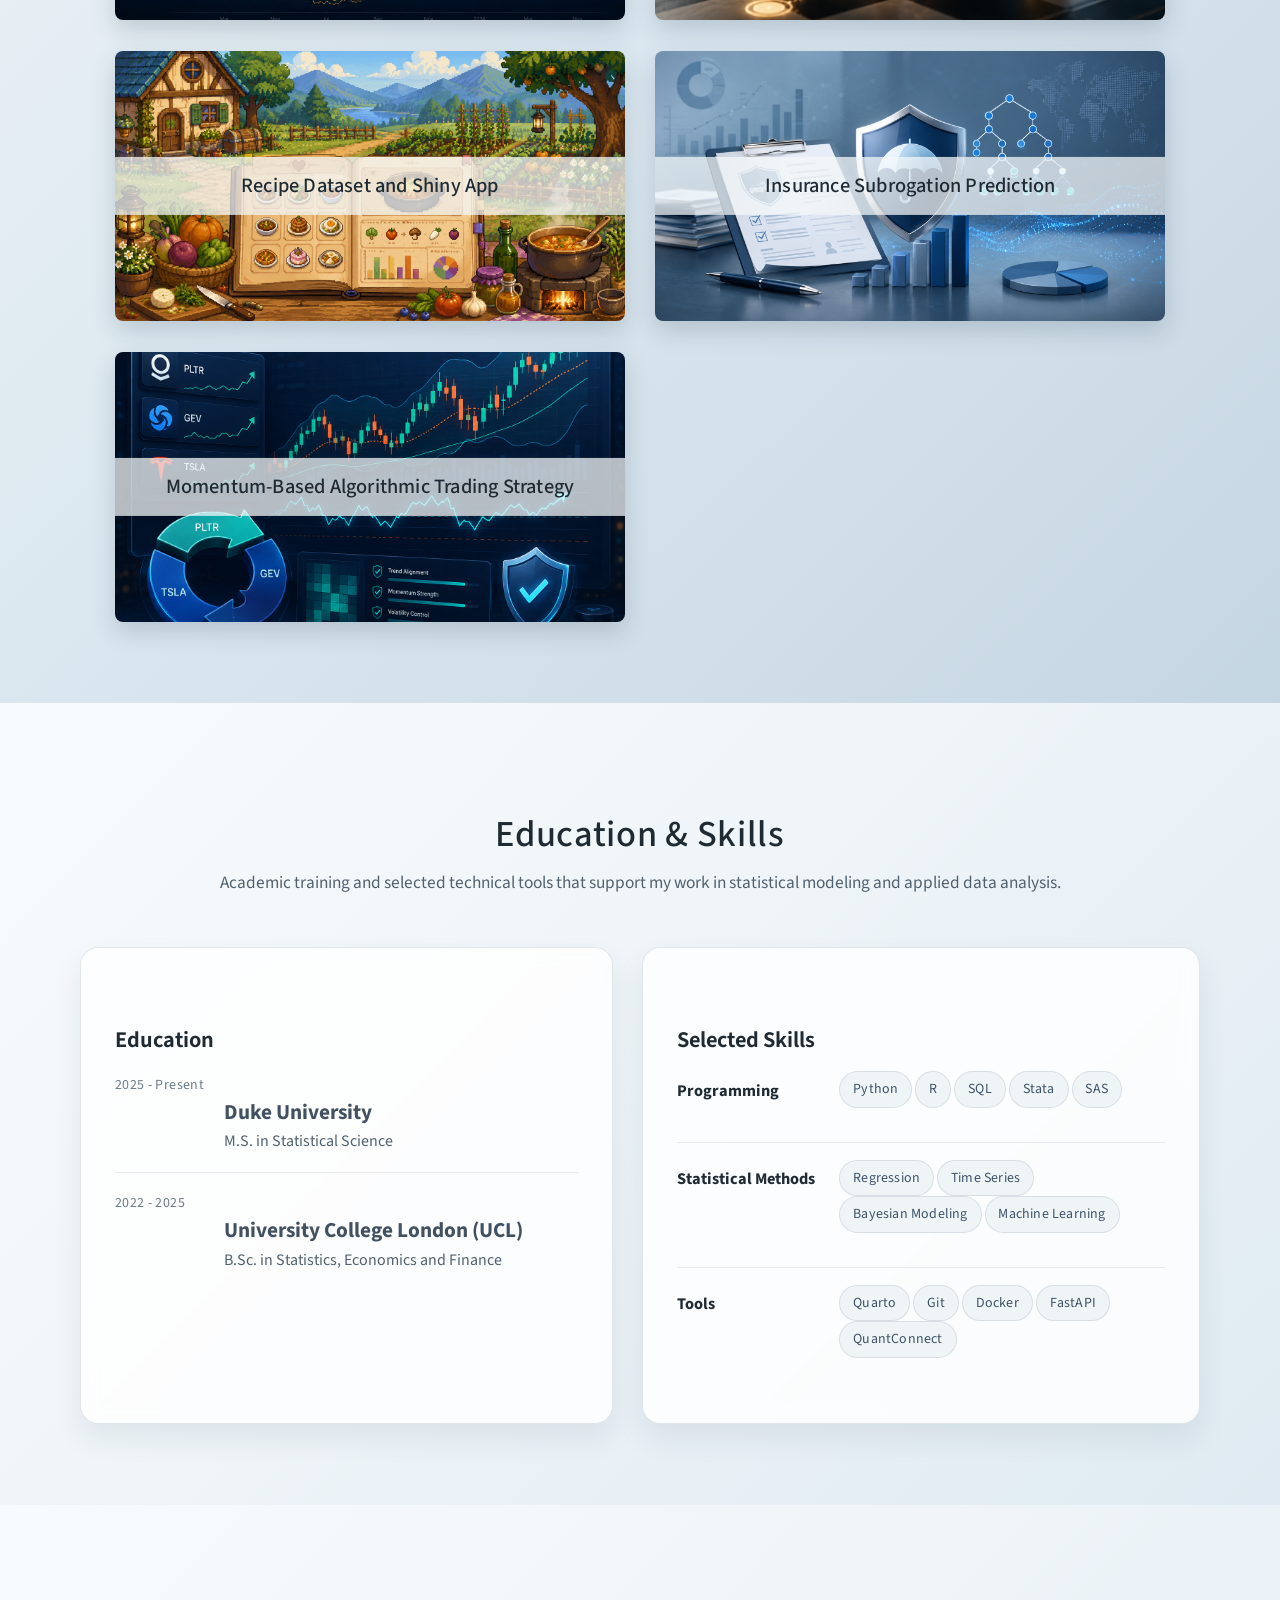
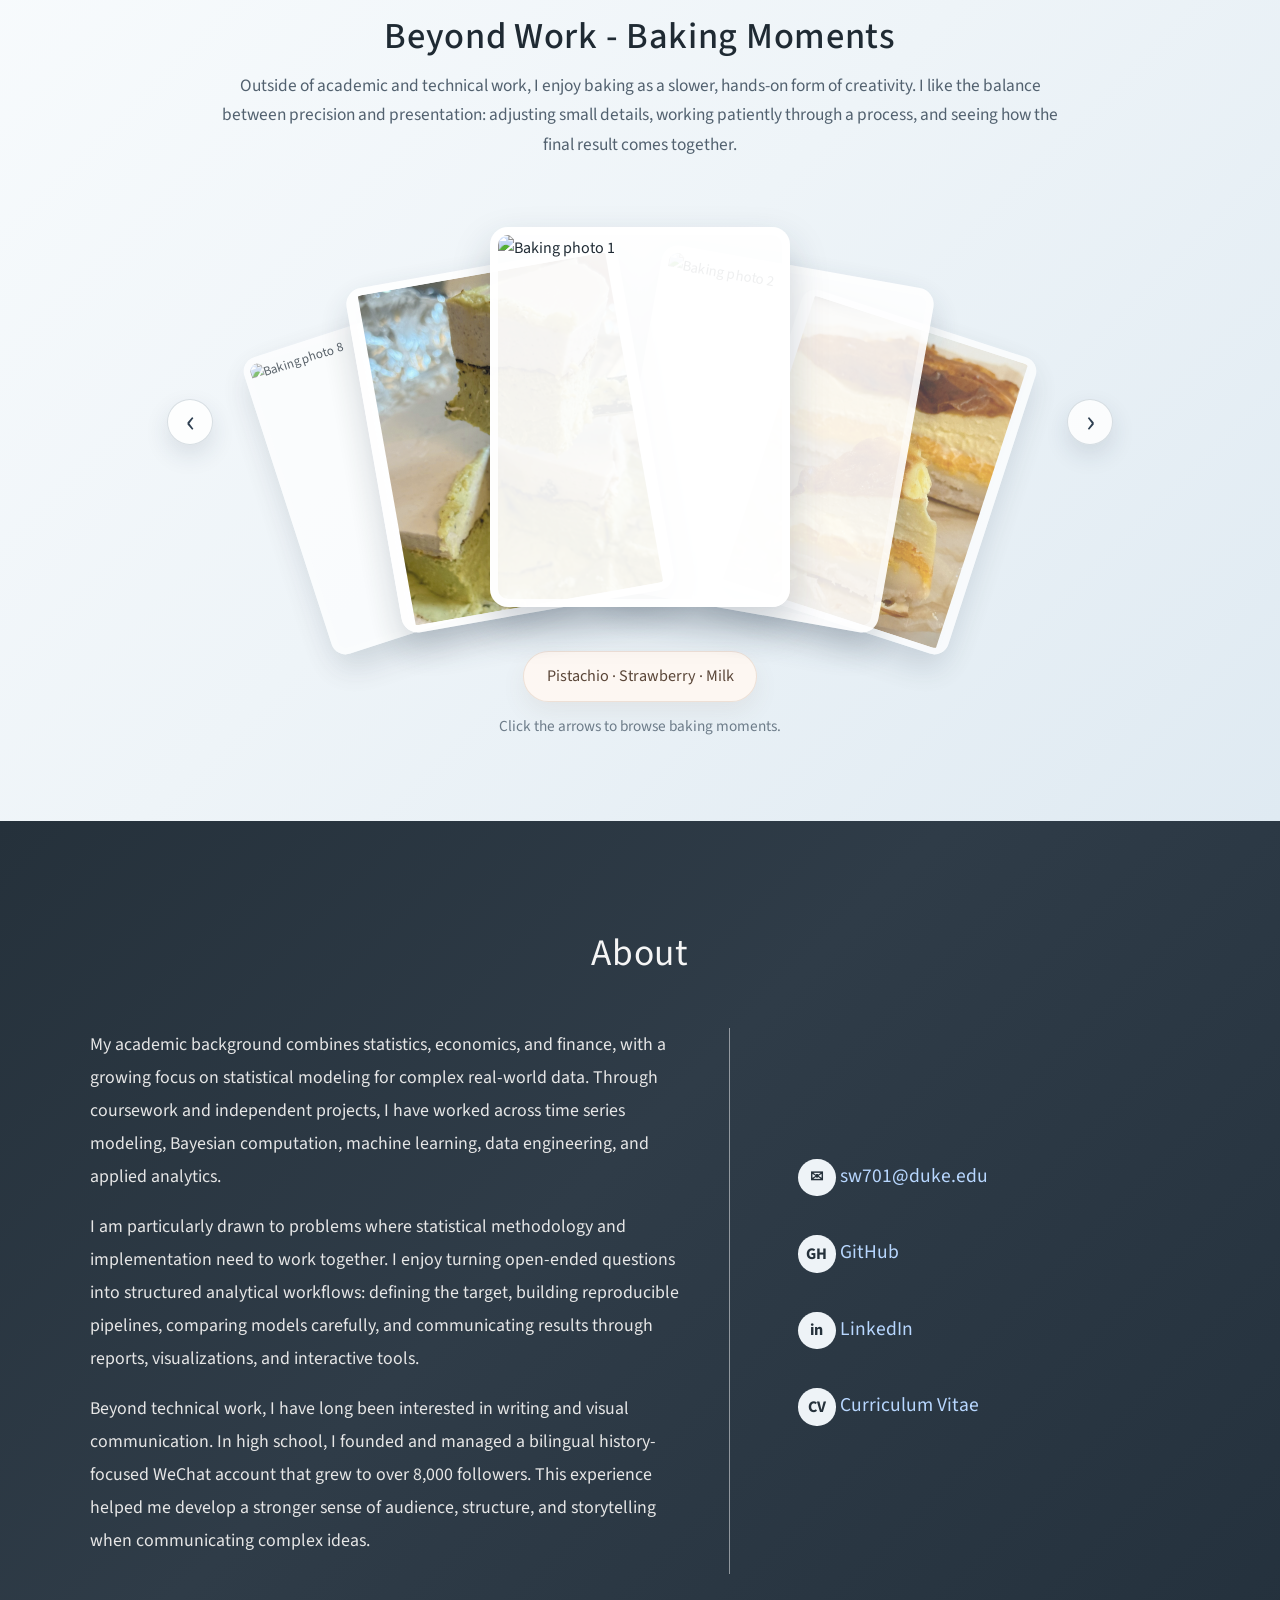
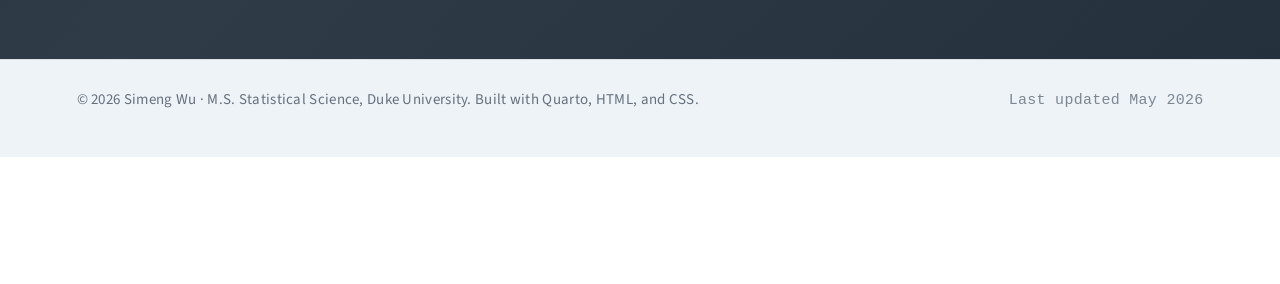
==== commit 2325d2cb: "Update personal website projects and beyond work section" ====
--- a/docs/index.html
+++ b/docs/index.html
@@ -306,6 +306,80 @@
 </div>
 </div>
 </div>
+<div id="beyond-work" class="beyond-work-section">
+<h1 class="beyond-work-title">
+Beyond Work - Baking Moments
+</h1>
+<p class="beyond-work-intro">
+Outside of academic and technical work, I enjoy baking as a slower, hands-on form of creativity. I like the balance between precision and presentation: adjusting small details, working patiently through a process, and seeing how the final result comes together.
+</p>
+<div class="fan-carousel">
+<button class="fan-btn fan-btn-left" type="button" onclick="moveFan(-1)">
+‹
+</button>
+<div id="fanStage" class="fan-stage">
+<p><img class="fan-card active" src="images/baking_1.png" alt="Baking photo 1" data-caption="Pistachio · Strawberry · Milk"> <img class="fan-card right-1" src="images/baking_2.png" alt="Baking photo 2" data-caption="Three Different Flavors Of Tiramisu"> <img class="fan-card right-2" src="images/baking_3.png" alt="Baking photo 3" data-caption="Taro · Salted Egg Yolk · Mochi"> <img class="fan-card hidden-card" src="images/baking_4.png" alt="Baking photo 4" data-caption="Matcha · Vanilla"> <img class="fan-card hidden-card" src="images/baking_5.png" alt="Baking photo 5" data-caption="Earl Grey · Vanilla"> <img class="fan-card hidden-card" src="images/baking_6.png" alt="Baking photo 6" data-caption="Matcha · Mochi"> <img class="fan-card hidden-card" src="images/baking_7.png" alt="Baking photo 7" data-caption="Matcha"> <img class="fan-card left-2" src="images/baking_8.png" alt="Baking photo 8" data-caption="Lemon"> <img class="fan-card left-1" src="images/baking_9.png" alt="Baking photo 9" data-caption="Matcha · Berries"></p>
+</div>
+<button class="fan-btn fan-btn-right" type="button" onclick="moveFan(1)">
+›
+</button>
+</div>
+<div id="fanCaption" class="fan-caption">
+<p>Pistachio · Strawberry · Milk</p>
+</div>
+<p class="fan-hint">
+Click the arrows to browse baking moments.
+</p>
+</div>
+<script>
+let fanIndex = 0;
+
+function updateFan() {
+  const cards = document.querySelectorAll(".fan-card");
+  const total = cards.length;
+  const caption = document.getElementById("fanCaption");
+
+  cards.forEach((card, i) => {
+    let offset = i - fanIndex;
+
+    if (offset > total / 2) {
+      offset -= total;
+    }
+
+    if (offset < -total / 2) {
+      offset += total;
+    }
+
+    card.className = "fan-card";
+
+    if (offset === 0) {
+      card.classList.add("active");
+    } else if (offset === -1) {
+      card.classList.add("left-1");
+    } else if (offset === -2) {
+      card.classList.add("left-2");
+    } else if (offset === 1) {
+      card.classList.add("right-1");
+    } else if (offset === 2) {
+      card.classList.add("right-2");
+    } else {
+      card.classList.add("hidden-card");
+    }
+  });
+
+  if (caption && cards[fanIndex]) {
+    caption.textContent = cards[fanIndex].dataset.caption || "";
+  }
+}
+
+function moveFan(direction) {
+  const cards = document.querySelectorAll(".fan-card");
+  fanIndex = (fanIndex + direction + cards.length) % cards.length;
+  updateFan();
+}
+
+document.addEventListener("DOMContentLoaded", updateFan);
+</script>
 <div id="about" class="about-section">
 <h1 class="about-title">
 About
--- a/docs/styles.css
+++ b/docs/styles.css
@@ -372,6 +372,191 @@
     line-height: 1.35;
     font-weight: 500;
     letter-spacing: 0.2px;
+}
+
+/* =========================
+   Beyond Work fan carousel
+   ========================= */
+
+.beyond-work-section {
+    width: 100vw;
+    margin-left: calc(50% - 50vw);
+    margin-right: calc(50% - 50vw);
+
+    padding: 4.5rem 4.5rem 4.8rem 4.5rem;
+
+    background:
+        linear-gradient(135deg,
+            #f8fbfd 0%,
+            #eef4f8 48%,
+            #dfeaf2 100%);
+
+    color: #1f2a33;
+}
+
+.beyond-work-title {
+    text-align: center;
+    font-size: 2.15rem;
+    font-weight: 500;
+    letter-spacing: 0.7px;
+    margin-bottom: 0.65rem;
+    color: #1f2a33;
+}
+
+.beyond-work-intro {
+    max-width: 760px;
+    margin: 0 auto 2.8rem auto;
+    text-align: center;
+    color: #52616f;
+    font-size: 1.02rem;
+    line-height: 1.7;
+}
+
+.fan-carousel {
+    position: relative;
+    max-width: 980px;
+    height: 430px;
+    margin: 0 auto;
+
+    display: flex;
+    align-items: center;
+    justify-content: center;
+}
+
+.fan-stage {
+    position: relative;
+    width: 720px;
+    height: 390px;
+}
+
+.fan-card {
+    position: absolute;
+    top: 0;
+    left: 50%;
+
+    width: 300px;
+    height: 380px;
+
+    object-fit: contain;
+    background: rgba(255, 255, 255, 0.92);
+
+    border-radius: 18px;
+    border: 8px solid rgba(255, 255, 255, 0.92);
+
+    box-shadow: 0 18px 38px rgba(30, 50, 70, 0.22);
+
+    opacity: 0;
+    transform: translateX(-50%) scale(0.75);
+    transition:
+        transform 0.55s ease,
+        opacity 0.55s ease,
+        filter 0.55s ease;
+
+    filter: saturate(0.96);
+}
+
+.fan-card.active {
+    opacity: 1;
+    z-index: 5;
+    transform: translateX(-50%) translateY(0) rotate(0deg) scale(1);
+    filter: saturate(1.05);
+}
+
+.fan-card.left-1 {
+    opacity: 0.92;
+    z-index: 4;
+    transform: translateX(-50%) translateX(-130px) translateY(22px) rotate(-10deg) scale(0.92);
+}
+
+.fan-card.left-2 {
+    opacity: 0.72;
+    z-index: 3;
+    transform: translateX(-50%) translateX(-235px) translateY(55px) rotate(-18deg) scale(0.82);
+}
+
+.fan-card.right-1 {
+    opacity: 0.92;
+    z-index: 4;
+    transform: translateX(-50%) translateX(130px) translateY(22px) rotate(10deg) scale(0.92);
+}
+
+.fan-card.right-2 {
+    opacity: 0.72;
+    z-index: 3;
+    transform: translateX(-50%) translateX(235px) translateY(55px) rotate(18deg) scale(0.82);
+}
+
+.fan-card.hidden-card {
+    opacity: 0;
+    z-index: 1;
+    pointer-events: none;
+    transform: translateX(-50%) translateY(80px) scale(0.7);
+}
+
+.fan-btn {
+    position: absolute;
+    top: 50%;
+    transform: translateY(-50%);
+
+    width: 46px;
+    height: 46px;
+    border-radius: 50%;
+    border: 1px solid rgba(120, 140, 155, 0.28);
+
+    background: rgba(255, 255, 255, 0.82);
+    color: #2d3e50;
+
+    font-size: 2rem;
+    line-height: 1;
+    cursor: pointer;
+
+    display: flex;
+    align-items: center;
+    justify-content: center;
+
+    box-shadow: 0 10px 24px rgba(30, 50, 70, 0.12);
+    transition: all 0.25s ease;
+    z-index: 10;
+}
+
+.fan-btn:hover {
+    background: #ffffff;
+    transform: translateY(-50%) scale(1.06);
+    box-shadow: 0 14px 30px rgba(30, 50, 70, 0.18);
+}
+
+.fan-btn-left {
+    left: 1rem;
+}
+
+.fan-btn-right {
+    right: 1rem;
+}
+
+.fan-caption {
+    max-width: 620px;
+    width: fit-content;
+    margin: 0.85rem auto 0 auto;
+    text-align: center;
+
+    padding: 0.72rem 1.35rem;
+    border-radius: 999px;
+
+    background: rgba(255, 248, 242, 0.9);
+    border: 1px solid rgba(180, 145, 115, 0.22);
+    box-shadow: 0 10px 24px rgba(120, 90, 60, 0.08);
+
+    color: #5a4638;
+    font-size: 0.95rem;
+    line-height: 1.5;
+    white-space: normal;
+}
+
+.fan-hint {
+    margin: 0.75rem auto 0 auto;
+    text-align: center;
+    color: #6d7c89;
+    font-size: 0.9rem;
 }
 
 /* =========================
